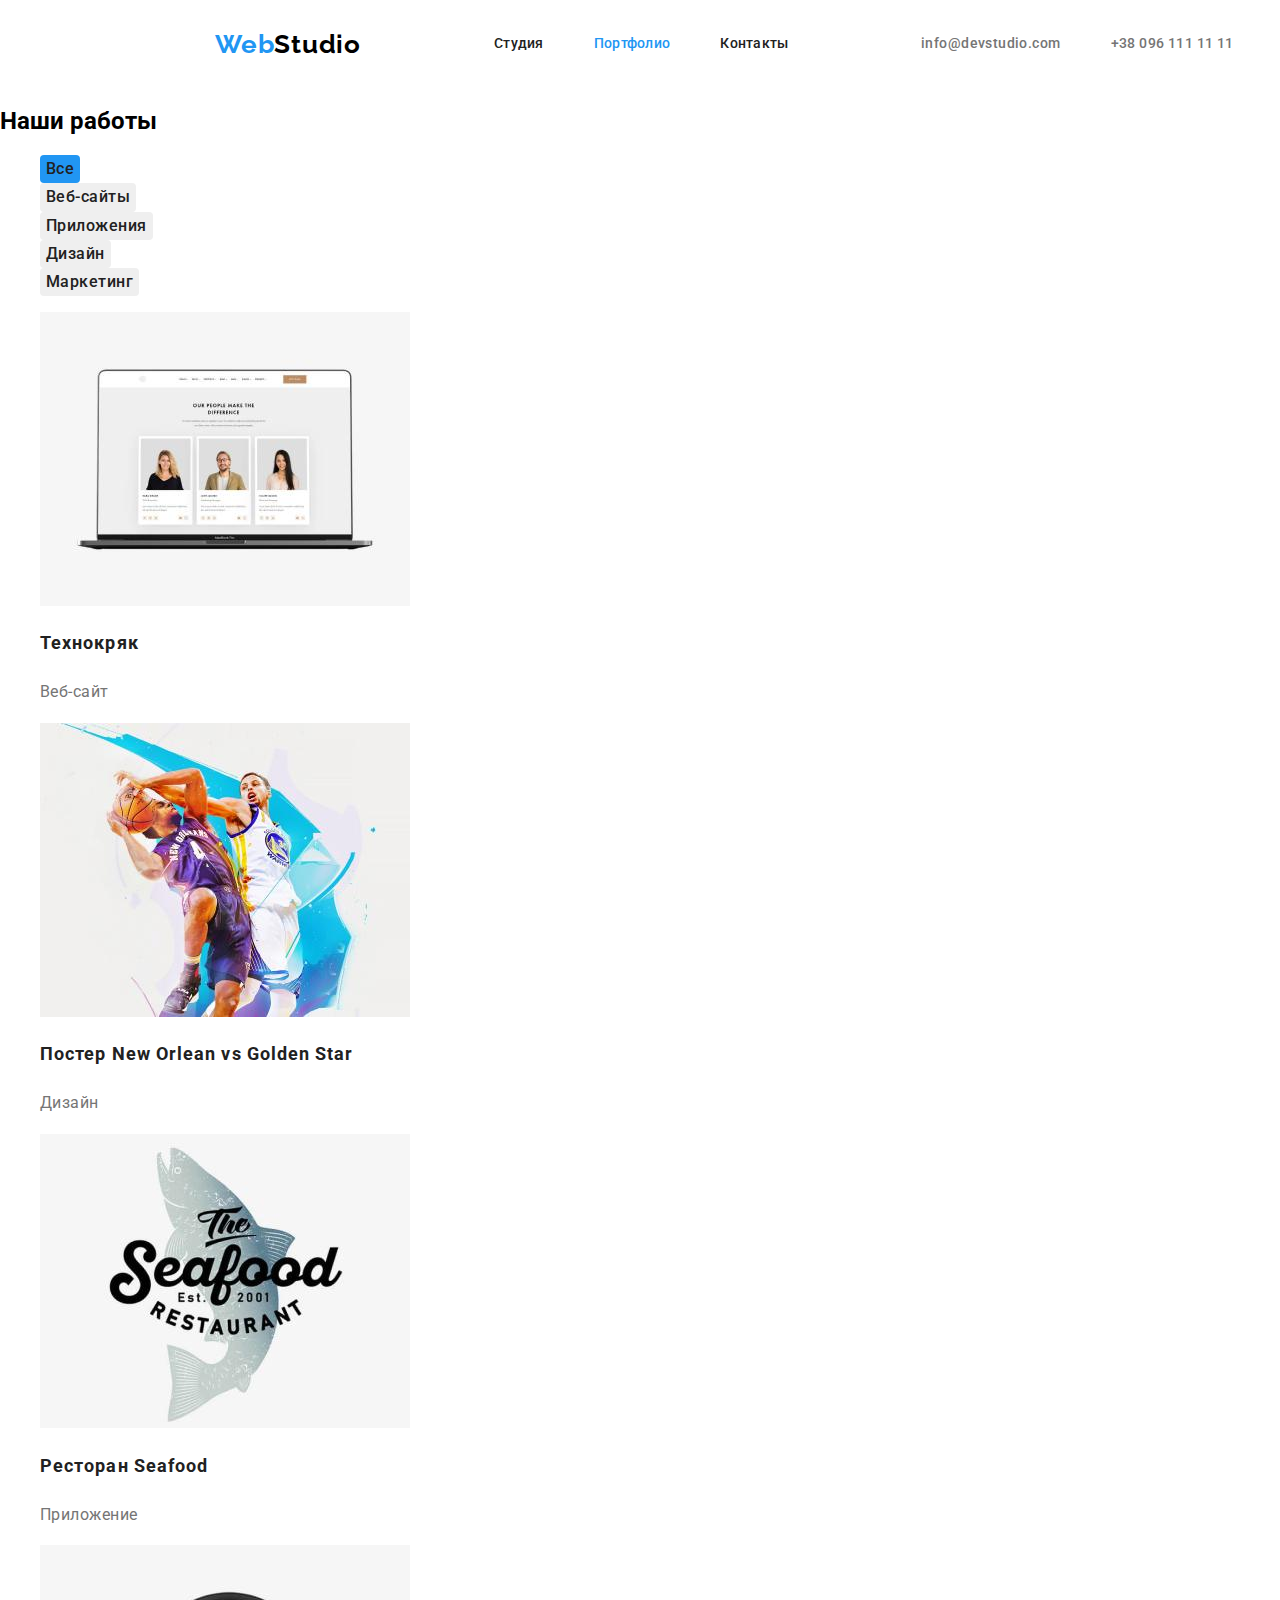
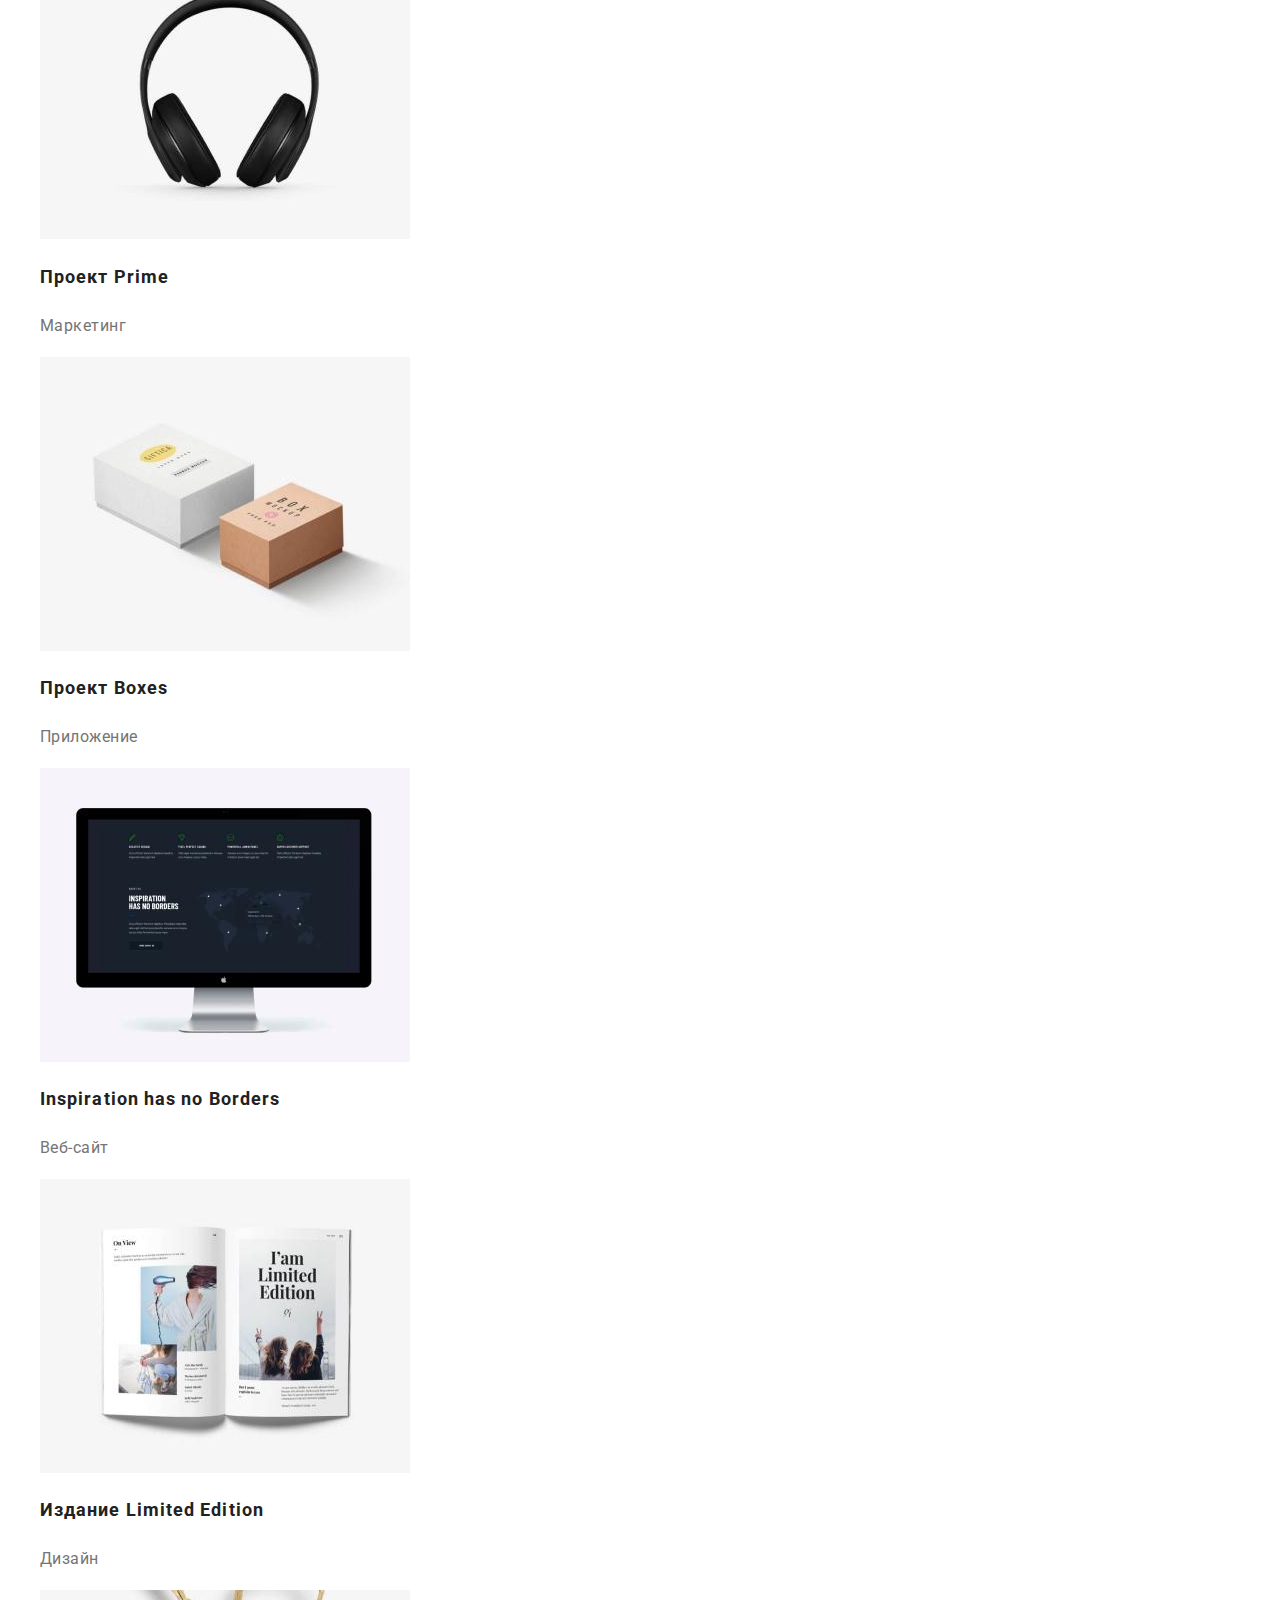
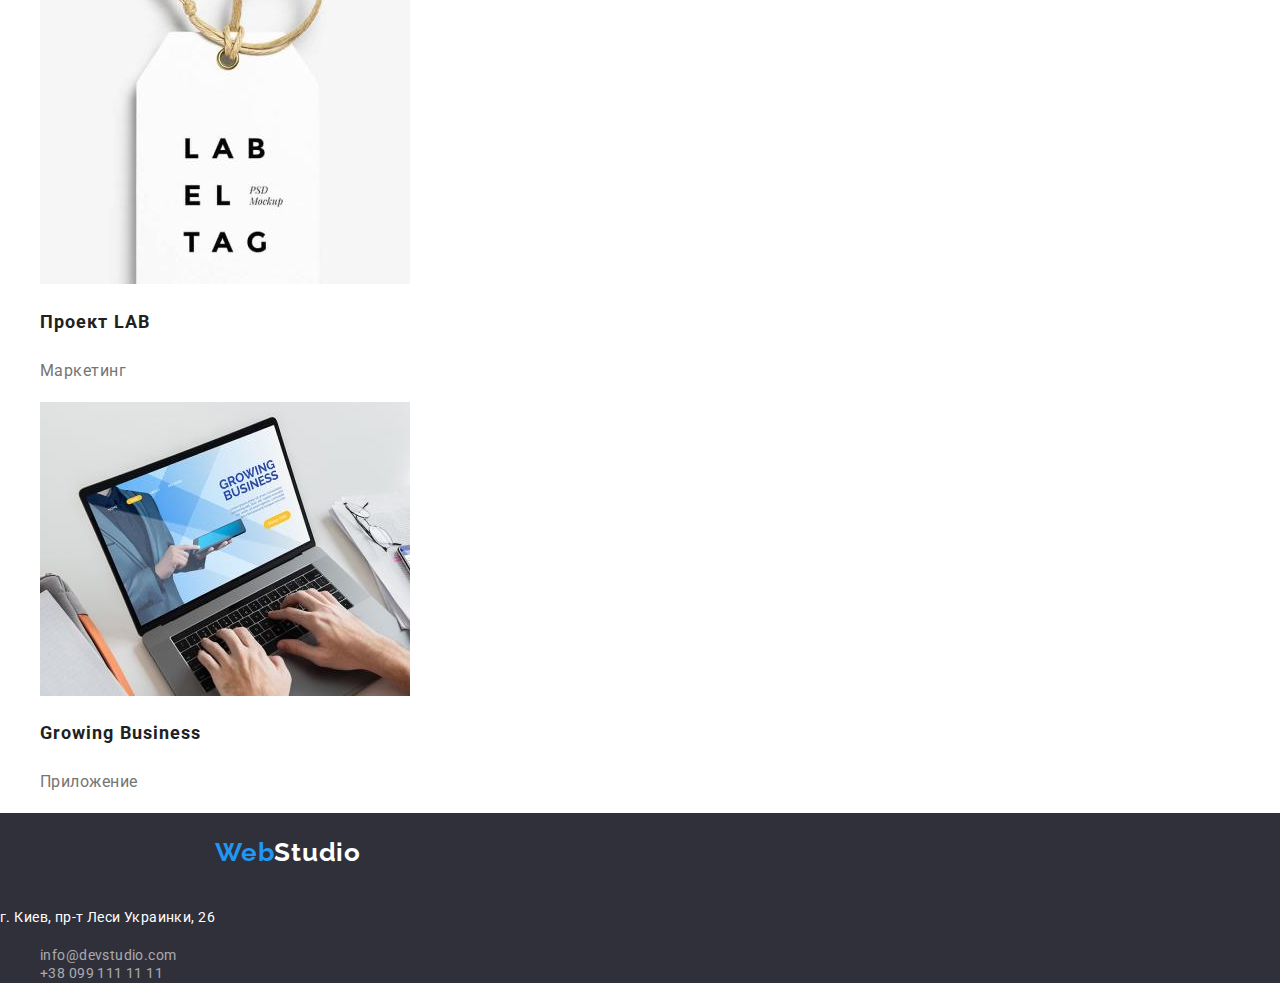
==== portfolio.html @ b17ca994 "Добавлена шапка сайта" ====
<!DOCTYPE html>
<html lang="ru">
  <head>
    <meta charset="UTF-8" />
    <meta http-equiv="X-UA-Compatible" content="IE=edge" />
    <meta name="viewport" content="width=device-width, initial-scale=1.0" />
    <link rel="preconnect" href="https://fonts.googleapis.com" />
    <link rel="preconnect" href="https://fonts.gstatic.com" crossorigin />
    <link
      href="https://fonts.googleapis.com/css2?family=Raleway:wght@400;500&family=Roboto:wght@400;500;700;900&display=swap"
      rel="stylesheet"
    />
    <link
      rel="stylesheet"
      href="https://cdnjs.cloudflare.com/ajax/libs/modern-normalize/1.0.0/modern-normalize.min.css"
    />
    <link rel="stylesheet" href="./css/styles.css" />
    <title>Portfolio</title>
  </head>

  <body>
    <!--Шапка сайта-->
    <header class="header">
      <nav class="container main-nav">
        <a class="logo" href="./index.html">
          Web<span class="logo_part2">Studio</span></a
        >
        <ul class="site-nav menu">
          <li class="item">
            <a class="navigation" href="./index.html">Студия</a>
          </li>
          <li class="item">
            <a class="navigation current" href="./portfolio.html">Портфолио</a>
          </li>
          <li class="item">
            <a class="navigation" href="#">Контакты</a>
          </li>
        </ul>
        <ul class="site-nav auth">
          <li class="item">
            <a class="adress" href="mailto:info@devstudio.com"
              >info@devstudio.com</a
            >
          </li>
          <li class="item">
            <a class="adress" href="tel:+380961111111">+38 096 111 11 11</a>
          </li>
        </ul>
      </nav>
    </header>

    <main>
      <!--Filter_panel-->
      <section>
        <h2>Наши работы</h2>
        <ul>
          <li>
            <button class="order2 active-button button" type="button">
              Все
            </button>
          </li>
          <li>
            <button class="order2 button" type="button">Веб-сайты</button>
          </li>
          <li>
            <button class="order2 button" type="button">Приложения</button>
          </li>
          <li><button class="order2 button" type="button">Дизайн</button></li>
          <li>
            <button class="order2 button" type="button">Маркетинг</button>
          </li>
        </ul>
      </section>

      <!--portfolio-->
      <section>
        <ul>
          <li>
            <img src="./images/prj1.jpg" alt="Технокряк" />
            <h2 class="project-title">Технокряк</h2>
            <p class="project-text">Веб-сайт</p>
          </li>
          <li>
            <img
              src="./images/prj2.jpg"
              width="370"
              alt="New Orlean vs Golden Star"
            />
            <h2 class="project-title">Постер New Orlean vs Golden Star</h2>
            <p class="project-text">Дизайн</p>
          </li>
          <li>
            <img src="./images/prj3.jpg" width="370" alt="Ресторан Seafood" />
            <h2 class="project-title">Ресторан Seafood</h2>
            <p class="project-text">Приложение</p>
          </li>
          <li>
            <img src="./images/prj4.jpg" width="370" alt="Проект Prime" />
            <h2 class="project-title">Проект Prime</h2>
            <p class="project-text">Маркетинг</p>
          </li>
          <li>
            <img src="./images/prj5.jpg" width="370" alt="Проект Boxes" />
            <h2 class="project-title">Проект Boxes</h2>
            <p class="project-text">Приложение</p>
          </li>
          <li>
            <img
              src="./images/prj6.jpg"
              width="370"
              alt="Inspiration has no Borders"
            />
            <h2 class="project-title">Inspiration has no Borders</h2>
            <p class="project-text">Веб-сайт</p>
          </li>
          <li>
            <img
              src="./images/prj7.jpg"
              width="370"
              alt="Издание Limited Edition"
            />
            <h2 class="project-title">Издание Limited Edition</h2>
            <p class="project-text">Дизайн</p>
          </li>
          <li>
            <img src="./images/prj8.jpg" width="370" alt="Проект LAB" />
            <h2 class="project-title">Проект LAB</h2>
            <p class="project-text">Маркетинг</p>
          </li>
          <li>
            <img src="./images/prj9.jpg" width="370" alt="Growing Business" />
            <h2 class="project-title">Growing Business</h2>
            <p class="project-text">Приложение</p>
          </li>
        </ul>
      </section>
    </main>
    <footer class="footer">
      <a class="logo" href="./index.html">
        Web<span class="logo_part2_1">Studio</span></a
      >
      <div>
        <p class="adress2">г. Киев, пр-т Леси Украинки, 26</p>
        <ul>
          <li>
            <a class="adress3" href="mailto:info@example.com"
              >info@devstudio.com</a
            >
          </li>
          <li>
            <a class="adress3" href="tel:+380991111111">+38 099 111 11 11</a>
          </li>
        </ul>
      </div>
    </footer>
  </body>
</html>
---- css/styles.css ----
:root {
  --fist-text-color: #2196f3;
  --second-text-color: #212121;
  --third-text-color: #ffffff;
  --general-text-color: #757575;
  --footer-nav-text-color: rgba(255, 255, 255, 0.6);
  --fifth-color: #000000;
  --first-background-color: #2f303a;
  --team-background-color: #f5f4fa;
}

body {
  font-family: 'Roboto', sans-serif;
  background-color: var(--third-text-color);
}
ul {
  list-style: none;
}
button {
  cursor: pointer;
  border: none;
  border-radius: 4px;
}
a {
  text-decoration: none;
}
link {
  text-decoration: none;
}
/*Шапка*/

.main-nav {
  display: flex;
  align-items: center;
}

/*logo*/

.logo {
  display: flex;

  padding-top: 24px;
  padding-bottom: 24px;
  margin-left: 215px;

  color: var(--fist-text-color);
  font-family: Raleway;
  font-weight: 700;
  font-size: 26px;
  line-height: 1.19;
  letter-spacing: 0.03em;
}

.logo_part2 {
  color: var(--fifth-color);
}
.logo_part2_1 {
  color: var(--third-text-color);
}

/*nav*/

.site-nav {
  display: flex;
  margin: auto;
}

.menu {
  margin-left: 93px;
}

/* .site-nav .item:not(:last-child) {
  margin-right: 50px;
} */

.site-nav .item + .item {
  margin-left: 50px;
}

.navigation {
  display: flex;
  padding-top: 32px;
  padding-bottom: 32px;

  color: var(--second-text-color);
  font-weight: 500;
  font-size: 14px;
  line-height: 1.14;
  letter-spacing: 0.02em;
}

.site-nav .current {
  color: var(--fist-text-color);
}

.navigation:hover,
.navigation:focus {
  color: var(--fist-text-color);
}

.adress {
  display: flex;
  padding-top: 32px;
  padding-bottom: 32px;

  color: var(--general-text-color);
  font-weight: 500;
  font-size: 14px;
  line-height: 1.71;
  letter-spacing: 0.03em;
}
.adress:hover,
.adress:focus {
  color: var(--fist-text-color);
}

/*hero*/

.hero {
  background-color: var(--first-background-color);
}

/*banner*/
h1 {
  text-transform: uppercase;
}
.banner {
  color: var(--third-text-color);
  font-weight: 900;
  font-size: 44px;
  line-height: 1.36;
  letter-spacing: 0.06em;
}

.order {
  background-color: var(--fist-text-color);
  color: var(--third-text-color);
  font-weight: 400;
  font-size: 16px;
  line-height: 1.8;
  letter-spacing: 0.06em;
}

.button {
  font-family: inherit;
}

/*section1*/

.skills {
  text-transform: uppercase;

  color: var(--second-text-color);
  font-weight: 700;
  font-size: 14px;
  line-height: 1.14;
  letter-spacing: 0.03em;
}
.skills-info {
  color: var(--general-text-color);

  font-weight: 400;
  font-size: 14px;
  line-height: 1.71;
  letter-spacing: 0.03em;
}

/*section_work*/

.type-h2 {
  color: var(--second-text-color);

  font-weight: bold;
  font-size: 36px;
  line-height: 1.17;
  letter-spacing: 0.03em;
}

/*section_team*/

.team {
  background-color: var(--team-background-color);
}

.team-memb-name {
  color: var(--second-text-color);

  font-weight: 500;
  font-size: 16px;
  line-height: 1.19;
  letter-spacing: 0.03em;
}
.team-position {
  color: var(--general-text-color);

  font-weight: 400;
  font-size: 16px;
  line-height: 1.19;
  letter-spacing: 0.03em;
}

/*footer*/

.footer {
  background-color: var(--first-background-color);
}

/* portfolio */
.active-button {
  background-color: var(--fist-text-color);
  color: var(--third-text-color);
  font-weight: 500;
  font-size: 16px;
  line-height: 1.63;
  letter-spacing: 0.03em;
}

.order2 {
  color: var(--second-text-color);
  font-weight: 500;
  font-size: 16px;
  line-height: 1.63;
  letter-spacing: 0.03em;
}

.order2:hover {
  color: var(--third-text-color);
  background-color: var(--fist-text-color);
}

.project-title {
  color: var(--second-text-color);
  font-weight: 700;
  font-size: 18px;
  line-height: 2;
  letter-spacing: 0.06em;
}

.project-text {
  color: var(--general-text-color);
  font-weight: 400;
  font-size: 16px;
  line-height: 1.87;
  letter-spacing: 0.03em;
}

.adress2 {
  color: var(--third-text-color);

  font-weight: 400;
  font-size: 14px;
  line-height: 1.71;
  letter-spacing: 0.03em;
}
.adress3 {
  color: var(--footer-nav-text-color);

  font-weight: 400;
  font-size: 14px;
  line-height: 1.71px;
  letter-spacing: 0.03em;
}
.adress3:hover,
.adress3:focus {
  color: var(--fist-text-color);
}
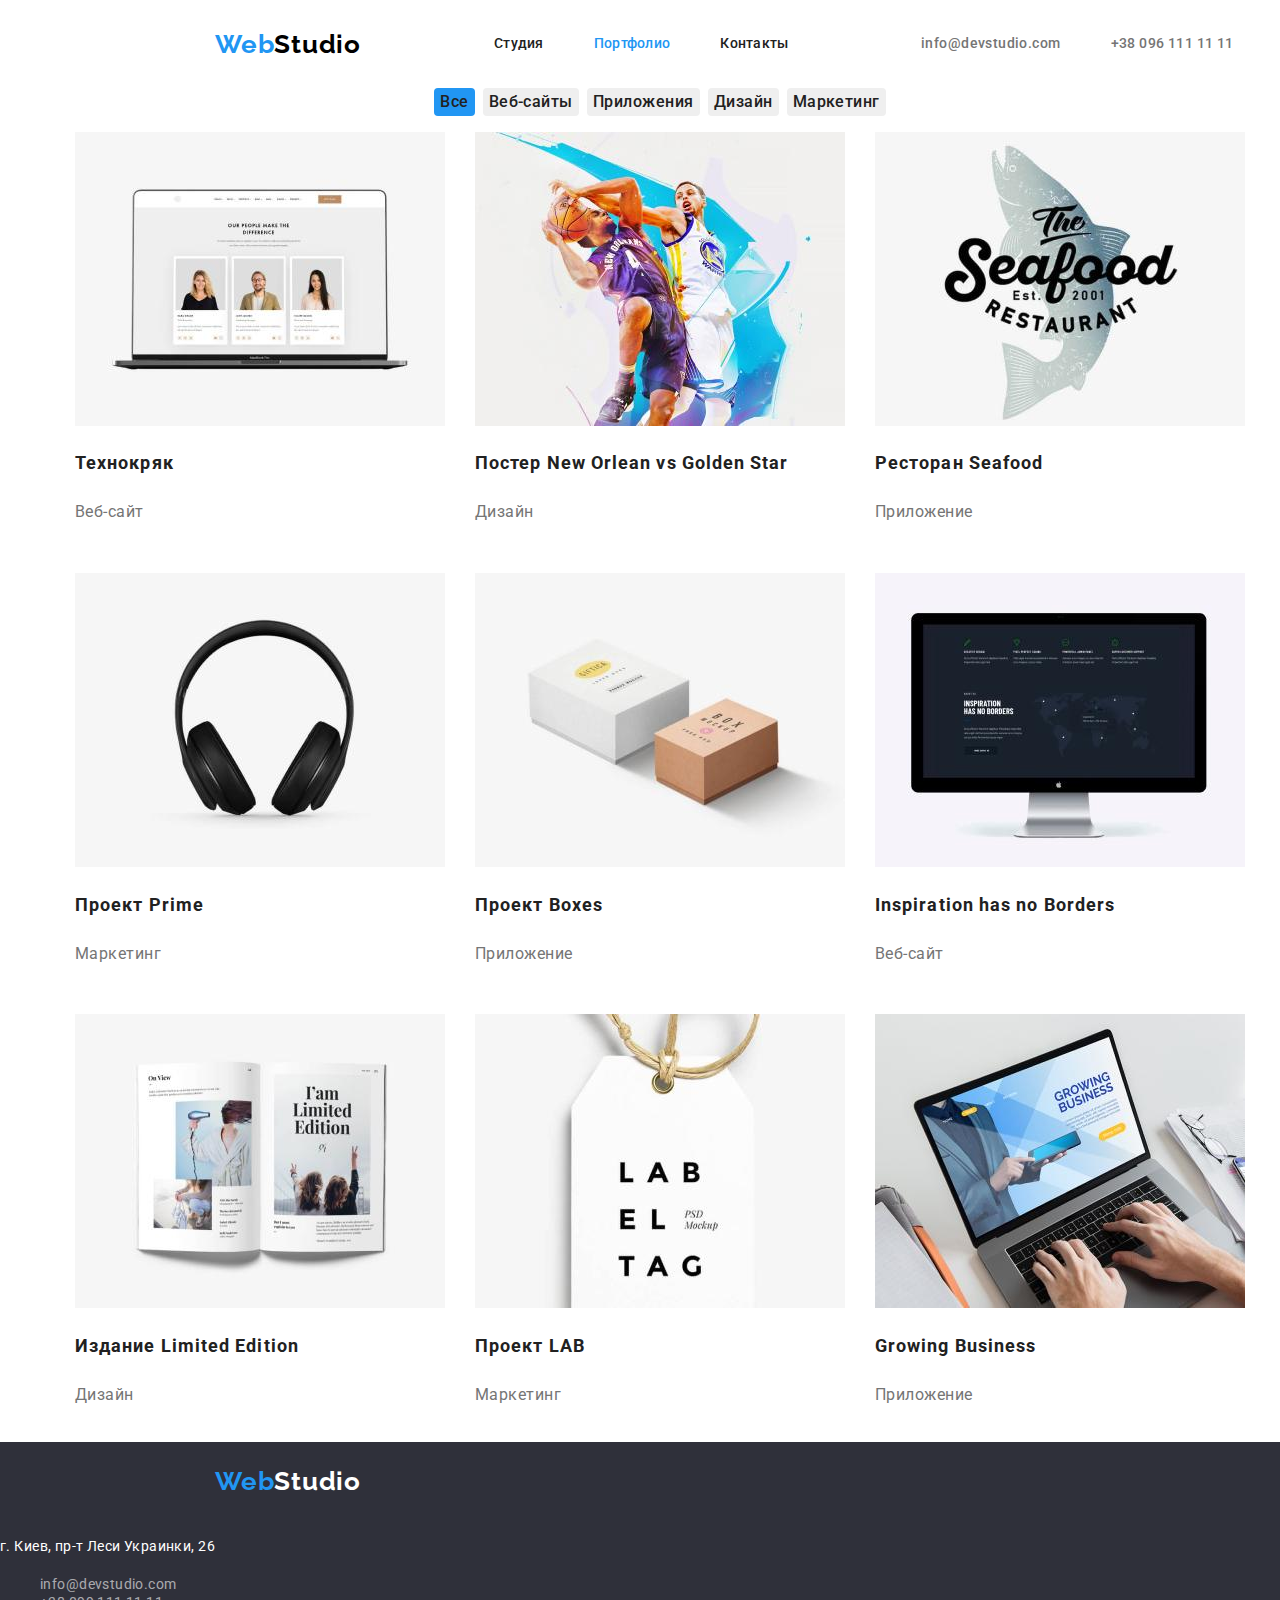
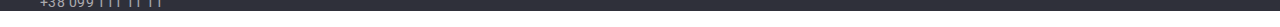
==== commit d7508683: "оновлено" ====
--- a/portfolio.html
+++ b/portfolio.html
@@ -52,87 +52,98 @@
     <main>
       <!--Filter_panel-->
       <section>
-        <h2>Наши работы</h2>
-        <ul>
-          <li>
+        <ul class="filter">
+          <li class="item">
             <button class="order2 active-button button" type="button">
               Все
             </button>
           </li>
-          <li>
+          <li class="item">
             <button class="order2 button" type="button">Веб-сайты</button>
           </li>
-          <li>
+          <li class="item">
             <button class="order2 button" type="button">Приложения</button>
           </li>
-          <li><button class="order2 button" type="button">Дизайн</button></li>
-          <li>
+          <li class="item">
+            <button class="order2 button" type="button">Дизайн</button>
+          </li>
+          <li class="item">
             <button class="order2 button" type="button">Маркетинг</button>
           </li>
         </ul>
       </section>
 
       <!--portfolio-->
-      <section>
-        <ul>
-          <li>
-            <img src="./images/prj1.jpg" alt="Технокряк" />
-            <h2 class="project-title">Технокряк</h2>
-            <p class="project-text">Веб-сайт</p>
-          </li>
-          <li>
-            <img
-              src="./images/prj2.jpg"
-              width="370"
-              alt="New Orlean vs Golden Star"
-            />
-            <h2 class="project-title">Постер New Orlean vs Golden Star</h2>
-            <p class="project-text">Дизайн</p>
-          </li>
-          <li>
-            <img src="./images/prj3.jpg" width="370" alt="Ресторан Seafood" />
-            <h2 class="project-title">Ресторан Seafood</h2>
-            <p class="project-text">Приложение</p>
-          </li>
-          <li>
-            <img src="./images/prj4.jpg" width="370" alt="Проект Prime" />
-            <h2 class="project-title">Проект Prime</h2>
-            <p class="project-text">Маркетинг</p>
-          </li>
-          <li>
-            <img src="./images/prj5.jpg" width="370" alt="Проект Boxes" />
-            <h2 class="project-title">Проект Boxes</h2>
-            <p class="project-text">Приложение</p>
-          </li>
-          <li>
-            <img
-              src="./images/prj6.jpg"
-              width="370"
-              alt="Inspiration has no Borders"
-            />
-            <h2 class="project-title">Inspiration has no Borders</h2>
-            <p class="project-text">Веб-сайт</p>
-          </li>
-          <li>
-            <img
-              src="./images/prj7.jpg"
-              width="370"
-              alt="Издание Limited Edition"
-            />
-            <h2 class="project-title">Издание Limited Edition</h2>
-            <p class="project-text">Дизайн</p>
-          </li>
-          <li>
-            <img src="./images/prj8.jpg" width="370" alt="Проект LAB" />
-            <h2 class="project-title">Проект LAB</h2>
-            <p class="project-text">Маркетинг</p>
-          </li>
-          <li>
-            <img src="./images/prj9.jpg" width="370" alt="Growing Business" />
-            <h2 class="project-title">Growing Business</h2>
-            <p class="project-text">Приложение</p>
-          </li>
-        </ul>
+      <section class="test-container">
+        <div>
+          <ul class="flex-container">
+            <li class="flex-element">
+              <img src="./images/prj1.jpg" alt="Технокряк" />
+              <h2 class="project-title">Технокряк</h2>
+              <p class="project-text">Веб-сайт</p>
+            </li>
+
+            <li class="flex-element">
+              <img
+                src="./images/prj2.jpg"
+                width="370"
+                alt="New Orlean vs Golden Star"
+              />
+              <h2 class="project-title">Постер New Orlean vs Golden Star</h2>
+              <p class="project-text">Дизайн</p>
+            </li>
+
+            <li class="flex-element">
+              <img src="./images/prj3.jpg" width="370" alt="Ресторан Seafood" />
+              <h2 class="project-title">Ресторан Seafood</h2>
+              <p class="project-text">Приложение</p>
+            </li>
+
+            <li class="flex-element">
+              <img src="./images/prj4.jpg" width="370" alt="Проект Prime" />
+              <h2 class="project-title">Проект Prime</h2>
+              <p class="project-text">Маркетинг</p>
+            </li>
+
+            <li class="flex-element">
+              <img src="./images/prj5.jpg" width="370" alt="Проект Boxes" />
+              <h2 class="project-title">Проект Boxes</h2>
+              <p class="project-text">Приложение</p>
+            </li>
+
+            <li class="flex-element">
+              <img
+                src="./images/prj6.jpg"
+                width="370"
+                alt="Inspiration has no Borders"
+              />
+              <h2 class="project-title">Inspiration has no Borders</h2>
+              <p class="project-text">Веб-сайт</p>
+            </li>
+
+            <li class="flex-element">
+              <img
+                src="./images/prj7.jpg"
+                width="370"
+                alt="Издание Limited Edition"
+              />
+              <h2 class="project-title">Издание Limited Edition</h2>
+              <p class="project-text">Дизайн</p>
+            </li>
+
+            <li class="flex-element">
+              <img src="./images/prj8.jpg" width="370" alt="Проект LAB" />
+              <h2 class="project-title">Проект LAB</h2>
+              <p class="project-text">Маркетинг</p>
+            </li>
+
+            <li class="flex-element">
+              <img src="./images/prj9.jpg" width="370" alt="Growing Business" />
+              <h2 class="project-title">Growing Business</h2>
+              <p class="project-text">Приложение</p>
+            </li>
+          </ul>
+        </div>
       </section>
     </main>
     <footer class="footer">
--- a/css/styles.css
+++ b/css/styles.css
@@ -13,9 +13,7 @@
   font-family: 'Roboto', sans-serif;
   background-color: var(--third-text-color);
 }
-ul {
-  list-style: none;
-}
+
 button {
   cursor: pointer;
   border: none;
@@ -27,6 +25,10 @@
 link {
   text-decoration: none;
 }
+li {
+  list-style-type: none;
+}
+
 /*Шапка*/
 
 .main-nav {
@@ -68,11 +70,6 @@
 .menu {
   margin-left: 93px;
 }
-
-/* .site-nav .item:not(:last-child) {
-  margin-right: 50px;
-} */
-
 .site-nav .item + .item {
   margin-left: 50px;
 }
@@ -117,14 +114,18 @@
 /*hero*/
 
 .hero {
+  padding: 200px 0;
+  text-align: center;
   background-color: var(--first-background-color);
 }
 
-/*banner*/
-h1 {
+.banner {
+  width: 696px;
+  margin: 0 auto;
+  margin-bottom: 30px;
+
+  text-align: center;
   text-transform: uppercase;
-}
-.banner {
   color: var(--third-text-color);
   font-weight: 900;
   font-size: 44px;
@@ -133,19 +134,29 @@
 }
 
 .order {
+  padding-top: 10px;
+  padding-right: 32px;
+  padding-bottom: 10px;
+  padding-left: 32px;
   background-color: var(--fist-text-color);
   color: var(--third-text-color);
   font-weight: 400;
   font-size: 16px;
   line-height: 1.8;
   letter-spacing: 0.06em;
-}
-
-.button {
   font-family: inherit;
 }
 
 /*section1*/
+
+.feature {
+  display: flex;
+  flex-wrap: wrap;
+  justify-content: center;
+}
+.feature-item {
+  width: 270px;
+}
 
 .skills {
   text-transform: uppercase;
@@ -158,33 +169,78 @@
 }
 .skills-info {
   color: var(--general-text-color);
-
   font-weight: 400;
   font-size: 14px;
   line-height: 1.71;
   letter-spacing: 0.03em;
 }
 
-/*section_work*/
-
-.type-h2 {
-  color: var(--second-text-color);
-
+/*Наша работа*/
+
+.work-header {
+  color: var(--second-text-color);
   font-weight: bold;
   font-size: 36px;
   line-height: 1.17;
   letter-spacing: 0.03em;
-}
-
-/*section_team*/
+  text-align: center;
+}
+
+.work-container {
+  display: flex;
+  flex-wrap: wrap;
+  justify-content: center;
+}
+
+.work-item {
+  margin-right: 30px;
+  width: 370px;
+}
+
+.work-item:nth-child(3n) {
+  margin-right: 0;
+}
+
+/*Наша команда*/
+
+.team-container {
+  width: 1600px;
+  height: 648px;
+  padding-left: 15px;
+  padding-right: 15px;
+  margin-left: auto;
+  margin-right: auto;
+}
+
+.team-list {
+  display: flex;
+  width: 1170px;
+  padding-left: 215px;
+}
+
+.team-item {
+  width: 270px;
+  height: 368px;
+  margin-right: 30px;
+  justify-content: center;
+}
+
+.type-h2 {
+  padding-top: 94px;
+  color: var(--second-text-color);
+  font-weight: bold;
+  font-size: 36px;
+  line-height: 1.17;
+  letter-spacing: 0.03em;
+}
 
 .team {
+  text-align: center;
   background-color: var(--team-background-color);
 }
 
 .team-memb-name {
   color: var(--second-text-color);
-
   font-weight: 500;
   font-size: 16px;
   line-height: 1.19;
@@ -192,20 +248,23 @@
 }
 .team-position {
   color: var(--general-text-color);
-
   font-weight: 400;
   font-size: 16px;
   line-height: 1.19;
   letter-spacing: 0.03em;
 }
 
-/*footer*/
-
-.footer {
-  background-color: var(--first-background-color);
-}
-
-/* portfolio */
+/* portfolio portfolio portfolio portfolio portfolio portfolio portfolio portfolio*/
+
+.filter {
+  display: flex;
+  margin: auto;
+  justify-content: center;
+}
+.filter .item + .item {
+  margin-left: 8px;
+}
+
 .active-button {
   background-color: var(--fist-text-color);
   color: var(--third-text-color);
@@ -227,6 +286,34 @@
   color: var(--third-text-color);
   background-color: var(--fist-text-color);
 }
+
+/*Список - портфолио*/
+
+.test-container {
+  width: 1240px;
+  padding-left: 15px;
+  padding-right: 15px;
+  margin-left: auto;
+  margin-right: auto;
+}
+
+.flex-container {
+  display: flex;
+  flex-wrap: wrap;
+}
+.flex-element {
+  width: 370px;
+  margin-right: 30px;
+  margin-bottom: 30px;
+}
+.flex-element:nth-child(3n) {
+  margin-right: 0;
+}
+.flex-element:nth-last-child(-n + 3) {
+  margin-bottom: 0;
+}
+
+/*елементи списка портфолио*/
 
 .project-title {
   color: var(--second-text-color);
@@ -244,6 +331,12 @@
   letter-spacing: 0.03em;
 }
 
+/*футер*/
+
+.footer {
+  background-color: var(--first-background-color);
+}
+
 .adress2 {
   color: var(--third-text-color);
 
@@ -254,7 +347,7 @@
 }
 .adress3 {
   color: var(--footer-nav-text-color);
-
+  display: inline-block;
   font-weight: 400;
   font-size: 14px;
   line-height: 1.71px;
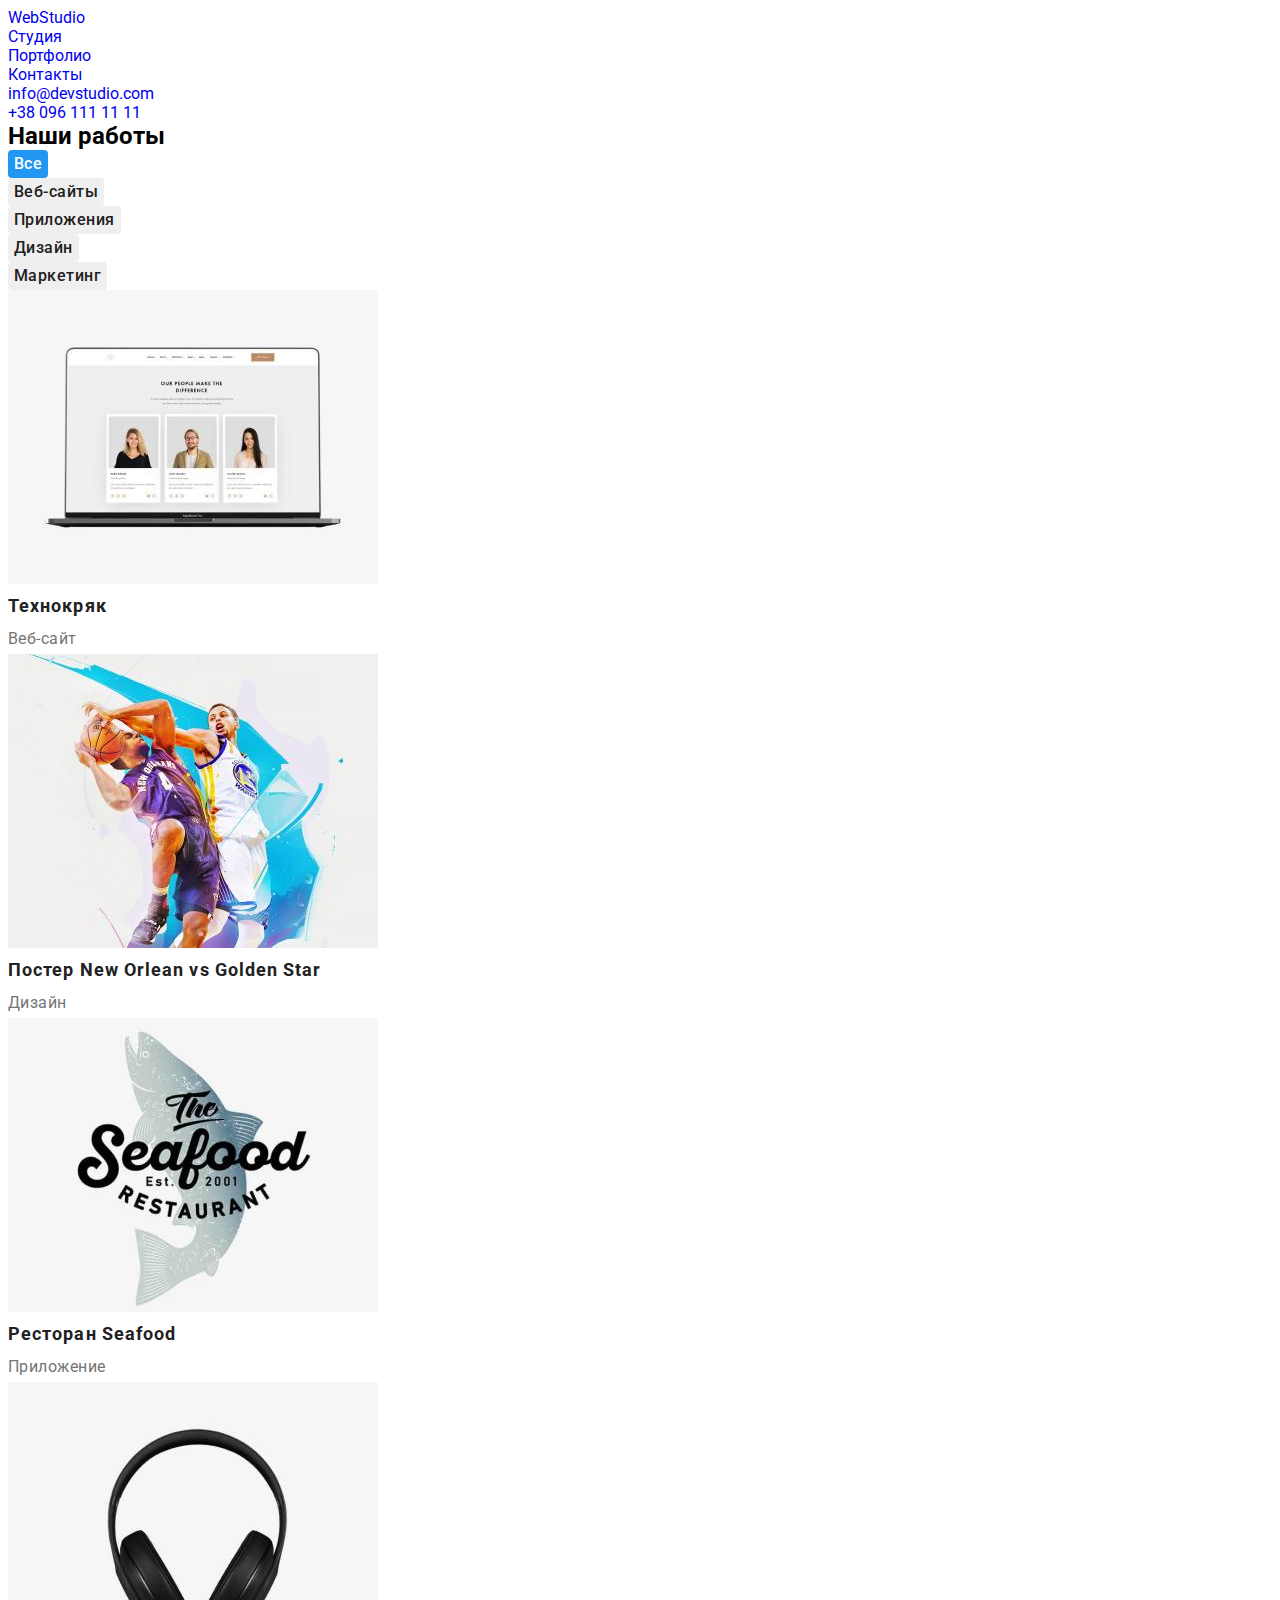
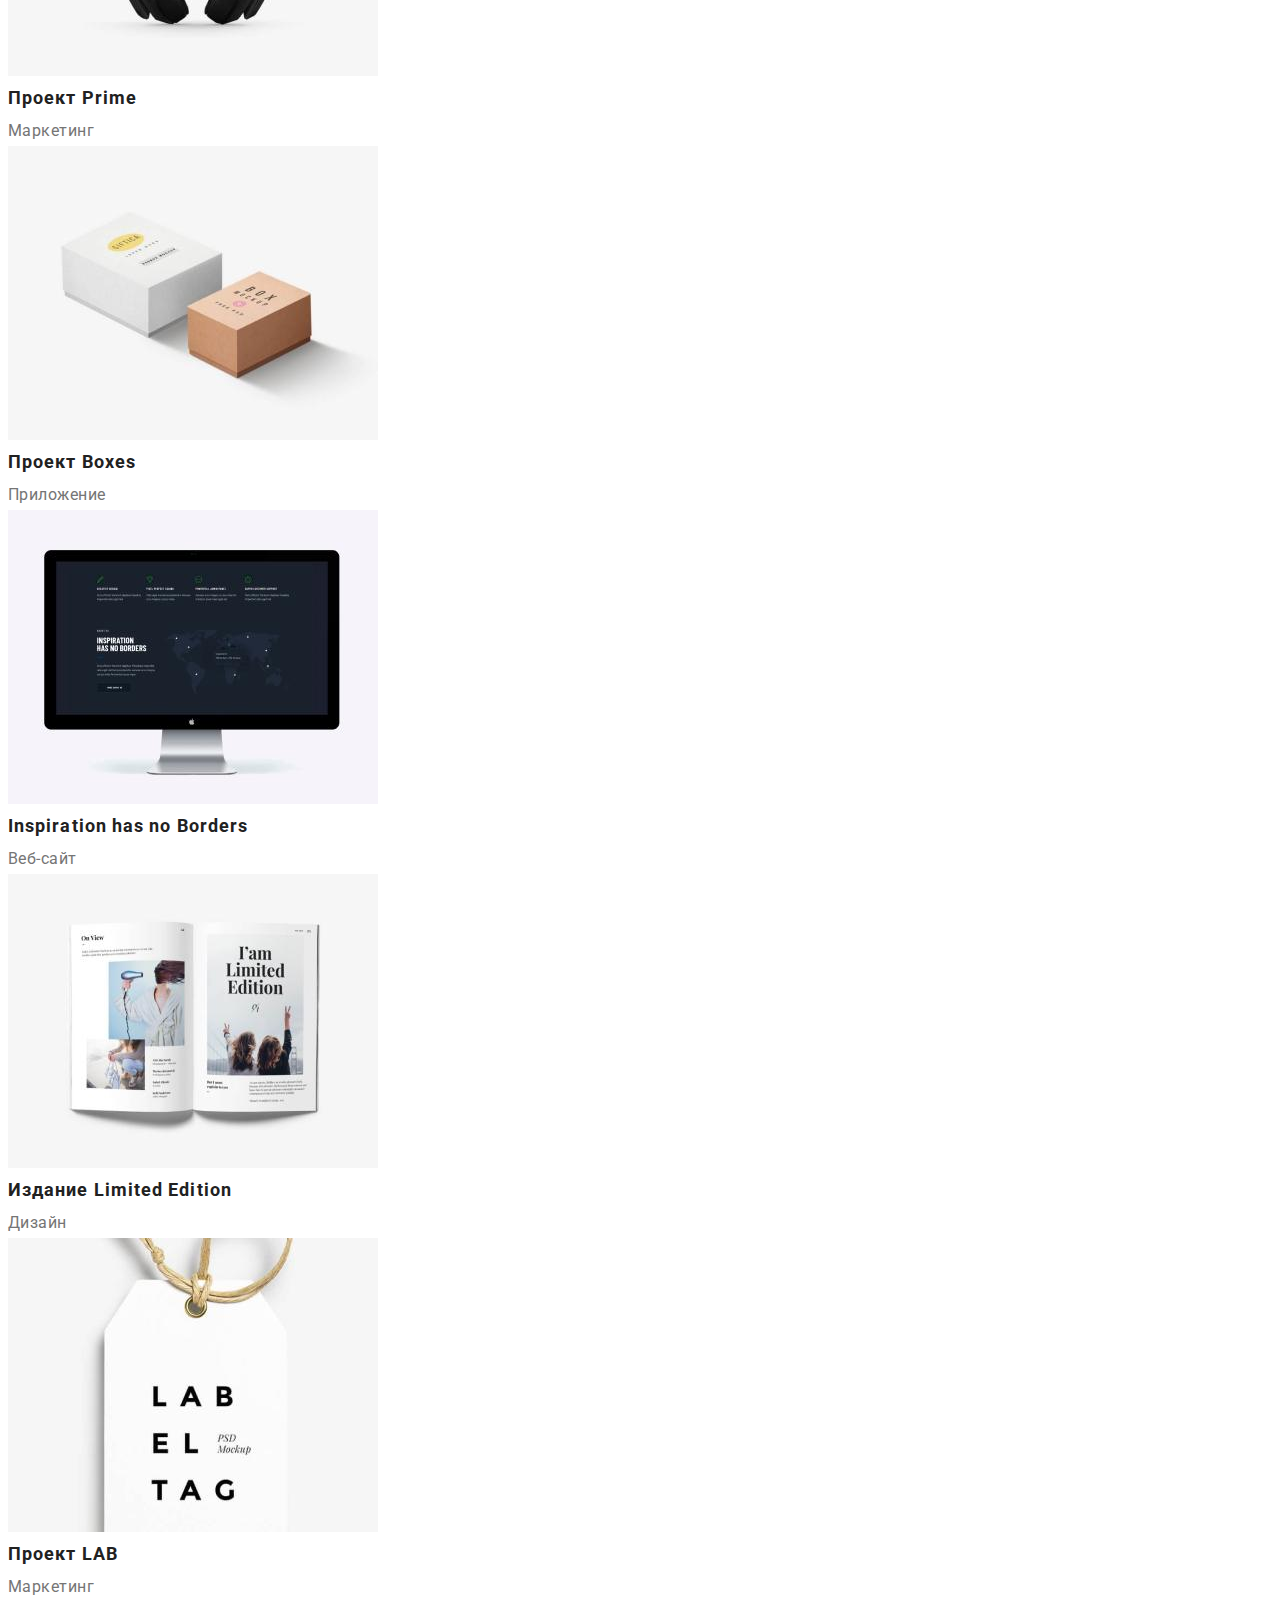
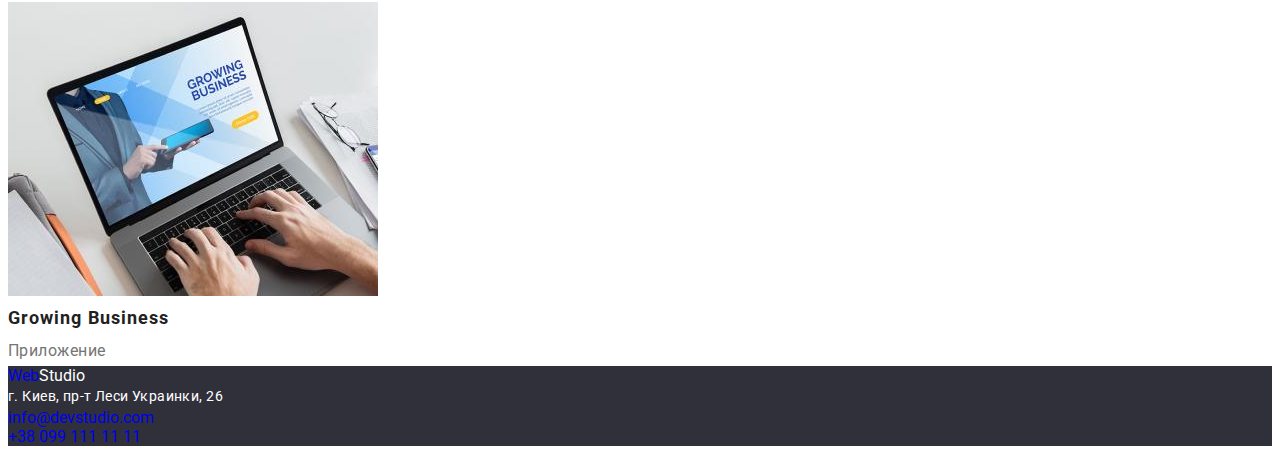
==== commit 7408f095: "up" ====
--- a/portfolio.html
+++ b/portfolio.html
@@ -10,140 +10,114 @@
       href="https://fonts.googleapis.com/css2?family=Raleway:wght@400;500&family=Roboto:wght@400;500;700;900&display=swap"
       rel="stylesheet"
     />
-    <link
-      rel="stylesheet"
-      href="https://cdnjs.cloudflare.com/ajax/libs/modern-normalize/1.0.0/modern-normalize.min.css"
-    />
     <link rel="stylesheet" href="./css/styles.css" />
     <title>Portfolio</title>
   </head>
 
   <body>
-    <!--Шапка сайта-->
-    <header class="header">
-      <nav class="container main-nav">
+    <header>
+      <nav>
         <a class="logo" href="./index.html">
           Web<span class="logo_part2">Studio</span></a
         >
-        <ul class="site-nav menu">
-          <li class="item">
+        <ul>
+          <li>
             <a class="navigation" href="./index.html">Студия</a>
           </li>
-          <li class="item">
-            <a class="navigation current" href="./portfolio.html">Портфолио</a>
+          <li>
+            <a class="navigation-current" href="./portfolio.html">Портфолио</a>
           </li>
-          <li class="item">
+          <li>
             <a class="navigation" href="#">Контакты</a>
           </li>
         </ul>
-        <ul class="site-nav auth">
-          <li class="item">
-            <a class="adress" href="mailto:info@devstudio.com"
-              >info@devstudio.com</a
-            >
-          </li>
-          <li class="item">
-            <a class="adress" href="tel:+380961111111">+38 096 111 11 11</a>
-          </li>
-        </ul>
       </nav>
+      <ul>
+        <li>
+          <a class="adress2" href="mailto:info@devstudio.com"
+            >info@devstudio.com</a
+          >
+        </li>
+        <li>
+          <a class="adress2" href="tel:+380961111111">+38 096 111 11 11</a>
+        </li>
+      </ul>
     </header>
 
     <main>
       <!--Filter_panel-->
       <section>
-        <ul class="filter">
-          <li class="item">
-            <button class="order2 active-button button" type="button">
-              Все
-            </button>
-          </li>
-          <li class="item">
-            <button class="order2 button" type="button">Веб-сайты</button>
-          </li>
-          <li class="item">
-            <button class="order2 button" type="button">Приложения</button>
-          </li>
-          <li class="item">
-            <button class="order2 button" type="button">Дизайн</button>
-          </li>
-          <li class="item">
-            <button class="order2 button" type="button">Маркетинг</button>
-          </li>
+        <h2>Наши работы</h2>
+        <ul>
+          <li><button class="active-button" type="button">Все</button></li>
+          <li><button class="order2" type="button">Веб-сайты</button></li>
+          <li><button class="order2" type="button">Приложения</button></li>
+          <li><button class="order2" type="button">Дизайн</button></li>
+          <li><button class="order2" type="button">Маркетинг</button></li>
         </ul>
       </section>
 
       <!--portfolio-->
-      <section class="test-container">
-        <div>
-          <ul class="flex-container">
-            <li class="flex-element">
-              <img src="./images/prj1.jpg" alt="Технокряк" />
-              <h2 class="project-title">Технокряк</h2>
-              <p class="project-text">Веб-сайт</p>
-            </li>
-
-            <li class="flex-element">
-              <img
-                src="./images/prj2.jpg"
-                width="370"
-                alt="New Orlean vs Golden Star"
-              />
-              <h2 class="project-title">Постер New Orlean vs Golden Star</h2>
-              <p class="project-text">Дизайн</p>
-            </li>
-
-            <li class="flex-element">
-              <img src="./images/prj3.jpg" width="370" alt="Ресторан Seafood" />
-              <h2 class="project-title">Ресторан Seafood</h2>
-              <p class="project-text">Приложение</p>
-            </li>
-
-            <li class="flex-element">
-              <img src="./images/prj4.jpg" width="370" alt="Проект Prime" />
-              <h2 class="project-title">Проект Prime</h2>
-              <p class="project-text">Маркетинг</p>
-            </li>
-
-            <li class="flex-element">
-              <img src="./images/prj5.jpg" width="370" alt="Проект Boxes" />
-              <h2 class="project-title">Проект Boxes</h2>
-              <p class="project-text">Приложение</p>
-            </li>
-
-            <li class="flex-element">
-              <img
-                src="./images/prj6.jpg"
-                width="370"
-                alt="Inspiration has no Borders"
-              />
-              <h2 class="project-title">Inspiration has no Borders</h2>
-              <p class="project-text">Веб-сайт</p>
-            </li>
-
-            <li class="flex-element">
-              <img
-                src="./images/prj7.jpg"
-                width="370"
-                alt="Издание Limited Edition"
-              />
-              <h2 class="project-title">Издание Limited Edition</h2>
-              <p class="project-text">Дизайн</p>
-            </li>
-
-            <li class="flex-element">
-              <img src="./images/prj8.jpg" width="370" alt="Проект LAB" />
-              <h2 class="project-title">Проект LAB</h2>
-              <p class="project-text">Маркетинг</p>
-            </li>
-
-            <li class="flex-element">
-              <img src="./images/prj9.jpg" width="370" alt="Growing Business" />
-              <h2 class="project-title">Growing Business</h2>
-              <p class="project-text">Приложение</p>
-            </li>
-          </ul>
-        </div>
+      <section>
+        <ul>
+          <li>
+            <img src="./images/prj1.jpg" alt="Технокряк" />
+            <h2 class="project-title">Технокряк</h2>
+            <p class="project-text">Веб-сайт</p>
+          </li>
+          <li>
+            <img
+              src="./images/prj2.jpg"
+              width="370"
+              alt="New Orlean vs Golden Star"
+            />
+            <h2 class="project-title">Постер New Orlean vs Golden Star</h2>
+            <p class="project-text">Дизайн</p>
+          </li>
+          <li>
+            <img src="./images/prj3.jpg" width="370" alt="Ресторан Seafood" />
+            <h2 class="project-title">Ресторан Seafood</h2>
+            <p class="project-text">Приложение</p>
+          </li>
+          <li>
+            <img src="./images/prj4.jpg" width="370" alt="Проект Prime" />
+            <h2 class="project-title">Проект Prime</h2>
+            <p class="project-text">Маркетинг</p>
+          </li>
+          <li>
+            <img src="./images/prj5.jpg" width="370" alt="Проект Boxes" />
+            <h2 class="project-title">Проект Boxes</h2>
+            <p class="project-text">Приложение</p>
+          </li>
+          <li>
+            <img
+              src="./images/prj6.jpg"
+              width="370"
+              alt="Inspiration has no Borders"
+            />
+            <h2 class="project-title">Inspiration has no Borders</h2>
+            <p class="project-text">Веб-сайт</p>
+          </li>
+          <li>
+            <img
+              src="./images/prj7.jpg"
+              width="370"
+              alt="Издание Limited Edition"
+            />
+            <h2 class="project-title">Издание Limited Edition</h2>
+            <p class="project-text">Дизайн</p>
+          </li>
+          <li>
+            <img src="./images/prj8.jpg" width="370" alt="Проект LAB" />
+            <h2 class="project-title">Проект LAB</h2>
+            <p class="project-text">Маркетинг</p>
+          </li>
+          <li>
+            <img src="./images/prj9.jpg" width="370" alt="Growing Business" />
+            <h2 class="project-title">Growing Business</h2>
+            <p class="project-text">Приложение</p>
+          </li>
+        </ul>
       </section>
     </main>
     <footer class="footer">
@@ -151,15 +125,15 @@
         Web<span class="logo_part2_1">Studio</span></a
       >
       <div>
-        <p class="adress2">г. Киев, пр-т Леси Украинки, 26</p>
+        <p class="adress1">г. Киев, пр-т Леси Украинки, 26</p>
         <ul>
           <li>
-            <a class="adress3" href="mailto:info@example.com"
+            <a class="adress2" href="mailto:info@example.com"
               >info@devstudio.com</a
             >
           </li>
           <li>
-            <a class="adress3" href="tel:+380991111111">+38 099 111 11 11</a>
+            <a class="adress2" href="tel:+380991111111">+38 099 111 11 11</a>
           </li>
         </ul>
       </div>
--- a/css/styles.css
+++ b/css/styles.css
@@ -9,262 +9,211 @@
   --team-background-color: #f5f4fa;
 }
 
+p,
+h1,
+h2,
+h3,
+h4,
+h5,
+h6 {
+  margin: 0;
+}
+
+ul {
+  margin: 0;
+  padding: 0;
+}
+
+button {
+  font-family: 'Roboto', sans-serif;
+  cursor: pointer;
+  border: none;
+  border-radius: 4px;
+}
+
 body {
   font-family: 'Roboto', sans-serif;
   background-color: var(--third-text-color);
 }
-
-button {
-  cursor: pointer;
-  border: none;
-  border-radius: 4px;
-}
+.conteiner {
+  width: 1200px;
+  padding-left: 15px;
+  padding-right: 15px;
+}
+
 a {
   text-decoration: none;
 }
+
 link {
   text-decoration: none;
 }
-li {
-  list-style-type: none;
+
+.visually-hidden {
+  position: absolute;
+  white-space: nowrap;
+  width: 1px;
+  height: 1px;
+  overflow: hidden;
+  border: 0;
+  padding: 0;
+  clip: rect(0 0 0 0);
+  margin: -1px;
+}
+.list {
+  list-style: none;
 }
 
 /*Шапка*/
 
-.main-nav {
-  display: flex;
-  align-items: center;
-}
-
-/*logo*/
-
-.logo {
-  display: flex;
-
-  padding-top: 24px;
-  padding-bottom: 24px;
-  margin-left: 215px;
-
-  color: var(--fist-text-color);
+/*Логотип*/
+
+.header-logo {
   font-family: Raleway;
   font-weight: 700;
   font-size: 26px;
   line-height: 1.19;
   letter-spacing: 0.03em;
-}
-
-.logo_part2 {
+  color: var(--fist-text-color);
+}
+
+.header-logo2 {
   color: var(--fifth-color);
 }
-.logo_part2_1 {
-  color: var(--third-text-color);
-}
 
 /*nav*/
-
-.site-nav {
-  display: flex;
-  margin: auto;
-}
-
-.menu {
-  margin-left: 93px;
-}
-.site-nav .item + .item {
-  margin-left: 50px;
-}
-
-.navigation {
-  display: flex;
-  padding-top: 32px;
-  padding-bottom: 32px;
-
-  color: var(--second-text-color);
+.menu-list .current {
+  color: var(--fist-text-color);
   font-weight: 500;
   font-size: 14px;
   line-height: 1.14;
   letter-spacing: 0.02em;
 }
 
-.site-nav .current {
-  color: var(--fist-text-color);
-}
-
-.navigation:hover,
-.navigation:focus {
-  color: var(--fist-text-color);
-}
-
-.adress {
-  display: flex;
-  padding-top: 32px;
-  padding-bottom: 32px;
-
-  color: var(--general-text-color);
-  font-weight: 500;
-  font-size: 14px;
-  line-height: 1.71;
-  letter-spacing: 0.03em;
-}
-.adress:hover,
-.adress:focus {
+.menu-link {
+  font-weight: 500;
+  font-size: 14px;
+  line-height: 1.14;
+  letter-spacing: 0.02em;
+  color: var(--second-text-color);
+}
+
+.menu-link:hover,
+.menu-link:focus {
+  color: var(--fist-text-color);
+}
+
+.header-mail {
+  font-weight: 400;
+  font-size: 14px;
+  line-height: 1.71px;
+  letter-spacing: 0.03em;
+  color: var(--general-text-color);
+}
+.header-mail:hover,
+.header-mail:focus {
+  color: var(--fist-text-color);
+}
+
+.header-tel {
+  font-weight: 400;
+  font-size: 14px;
+  line-height: 1.71px;
+  letter-spacing: 0.03em;
+  color: var(--general-text-color);
+}
+.header-tel:hover,
+.header-tel:focus {
   color: var(--fist-text-color);
 }
 
 /*hero*/
 
 .hero {
-  padding: 200px 0;
-  text-align: center;
   background-color: var(--first-background-color);
 }
 
+/*banner*/
+h1 {
+  text-transform: uppercase;
+}
 .banner {
-  width: 696px;
-  margin: 0 auto;
-  margin-bottom: 30px;
-
-  text-align: center;
-  text-transform: uppercase;
-  color: var(--third-text-color);
   font-weight: 900;
   font-size: 44px;
   line-height: 1.36;
   letter-spacing: 0.06em;
+  color: var(--third-text-color);
 }
 
 .order {
-  padding-top: 10px;
-  padding-right: 32px;
-  padding-bottom: 10px;
-  padding-left: 32px;
   background-color: var(--fist-text-color);
-  color: var(--third-text-color);
   font-weight: 400;
   font-size: 16px;
   line-height: 1.8;
   letter-spacing: 0.06em;
-  font-family: inherit;
+  color: var(--third-text-color);
 }
 
 /*section1*/
-
-.feature {
-  display: flex;
-  flex-wrap: wrap;
-  justify-content: center;
-}
-.feature-item {
-  width: 270px;
-}
 
 .skills {
   text-transform: uppercase;
-
-  color: var(--second-text-color);
   font-weight: 700;
   font-size: 14px;
   line-height: 1.14;
   letter-spacing: 0.03em;
+  color: var(--second-text-color);
 }
 .skills-info {
-  color: var(--general-text-color);
   font-weight: 400;
   font-size: 14px;
   line-height: 1.71;
   letter-spacing: 0.03em;
-}
-
-/*Наша работа*/
-
-.work-header {
-  color: var(--second-text-color);
+  color: var(--general-text-color);
+}
+
+/*section_work*/
+
+.type-h2 {
   font-weight: bold;
   font-size: 36px;
   line-height: 1.17;
   letter-spacing: 0.03em;
-  text-align: center;
-}
-
-.work-container {
-  display: flex;
-  flex-wrap: wrap;
-  justify-content: center;
-}
-
-.work-item {
-  margin-right: 30px;
-  width: 370px;
-}
-
-.work-item:nth-child(3n) {
-  margin-right: 0;
-}
-
-/*Наша команда*/
-
-.team-container {
-  width: 1600px;
-  height: 648px;
-  padding-left: 15px;
-  padding-right: 15px;
-  margin-left: auto;
-  margin-right: auto;
-}
-
-.team-list {
-  display: flex;
-  width: 1170px;
-  padding-left: 215px;
-}
-
-.team-item {
-  width: 270px;
-  height: 368px;
-  margin-right: 30px;
-  justify-content: center;
-}
-
-.type-h2 {
-  padding-top: 94px;
-  color: var(--second-text-color);
-  font-weight: bold;
-  font-size: 36px;
-  line-height: 1.17;
-  letter-spacing: 0.03em;
-}
+  color: var(--second-text-color);
+}
+
+/*section_team*/
 
 .team {
-  text-align: center;
   background-color: var(--team-background-color);
 }
 
 .team-memb-name {
-  color: var(--second-text-color);
   font-weight: 500;
   font-size: 16px;
   line-height: 1.19;
   letter-spacing: 0.03em;
+  color: var(--second-text-color);
 }
 .team-position {
-  color: var(--general-text-color);
   font-weight: 400;
   font-size: 16px;
   line-height: 1.19;
   letter-spacing: 0.03em;
-}
-
-/* portfolio portfolio portfolio portfolio portfolio portfolio portfolio portfolio*/
-
-.filter {
-  display: flex;
-  margin: auto;
-  justify-content: center;
-}
-.filter .item + .item {
-  margin-left: 8px;
-}
-
+  color: var(--general-text-color);
+}
+
+/*footer*/
+
+.logo_part2_1 {
+  color: var(--third-text-color);
+}
+
+.footer {
+  background-color: var(--first-background-color);
+}
+
+/* portfolio */
 .active-button {
   background-color: var(--fist-text-color);
   color: var(--third-text-color);
@@ -275,11 +224,11 @@
 }
 
 .order2 {
-  color: var(--second-text-color);
   font-weight: 500;
   font-size: 16px;
   line-height: 1.63;
   letter-spacing: 0.03em;
+  color: var(--second-text-color);
 }
 
 .order2:hover {
@@ -287,73 +236,26 @@
   background-color: var(--fist-text-color);
 }
 
-/*Список - портфолио*/
-
-.test-container {
-  width: 1240px;
-  padding-left: 15px;
-  padding-right: 15px;
-  margin-left: auto;
-  margin-right: auto;
-}
-
-.flex-container {
-  display: flex;
-  flex-wrap: wrap;
-}
-.flex-element {
-  width: 370px;
-  margin-right: 30px;
-  margin-bottom: 30px;
-}
-.flex-element:nth-child(3n) {
-  margin-right: 0;
-}
-.flex-element:nth-last-child(-n + 3) {
-  margin-bottom: 0;
-}
-
-/*елементи списка портфолио*/
-
 .project-title {
-  color: var(--second-text-color);
   font-weight: 700;
   font-size: 18px;
   line-height: 2;
   letter-spacing: 0.06em;
+  color: var(--second-text-color);
 }
 
 .project-text {
-  color: var(--general-text-color);
   font-weight: 400;
   font-size: 16px;
   line-height: 1.87;
   letter-spacing: 0.03em;
-}
-
-/*футер*/
-
-.footer {
-  background-color: var(--first-background-color);
-}
-
-.adress2 {
-  color: var(--third-text-color);
-
+  color: var(--general-text-color);
+}
+
+.adress1 {
   font-weight: 400;
   font-size: 14px;
   line-height: 1.71;
   letter-spacing: 0.03em;
-}
-.adress3 {
-  color: var(--footer-nav-text-color);
-  display: inline-block;
-  font-weight: 400;
-  font-size: 14px;
-  line-height: 1.71px;
-  letter-spacing: 0.03em;
-}
-.adress3:hover,
-.adress3:focus {
-  color: var(--fist-text-color);
-}
+  color: var(--third-text-color);
+}
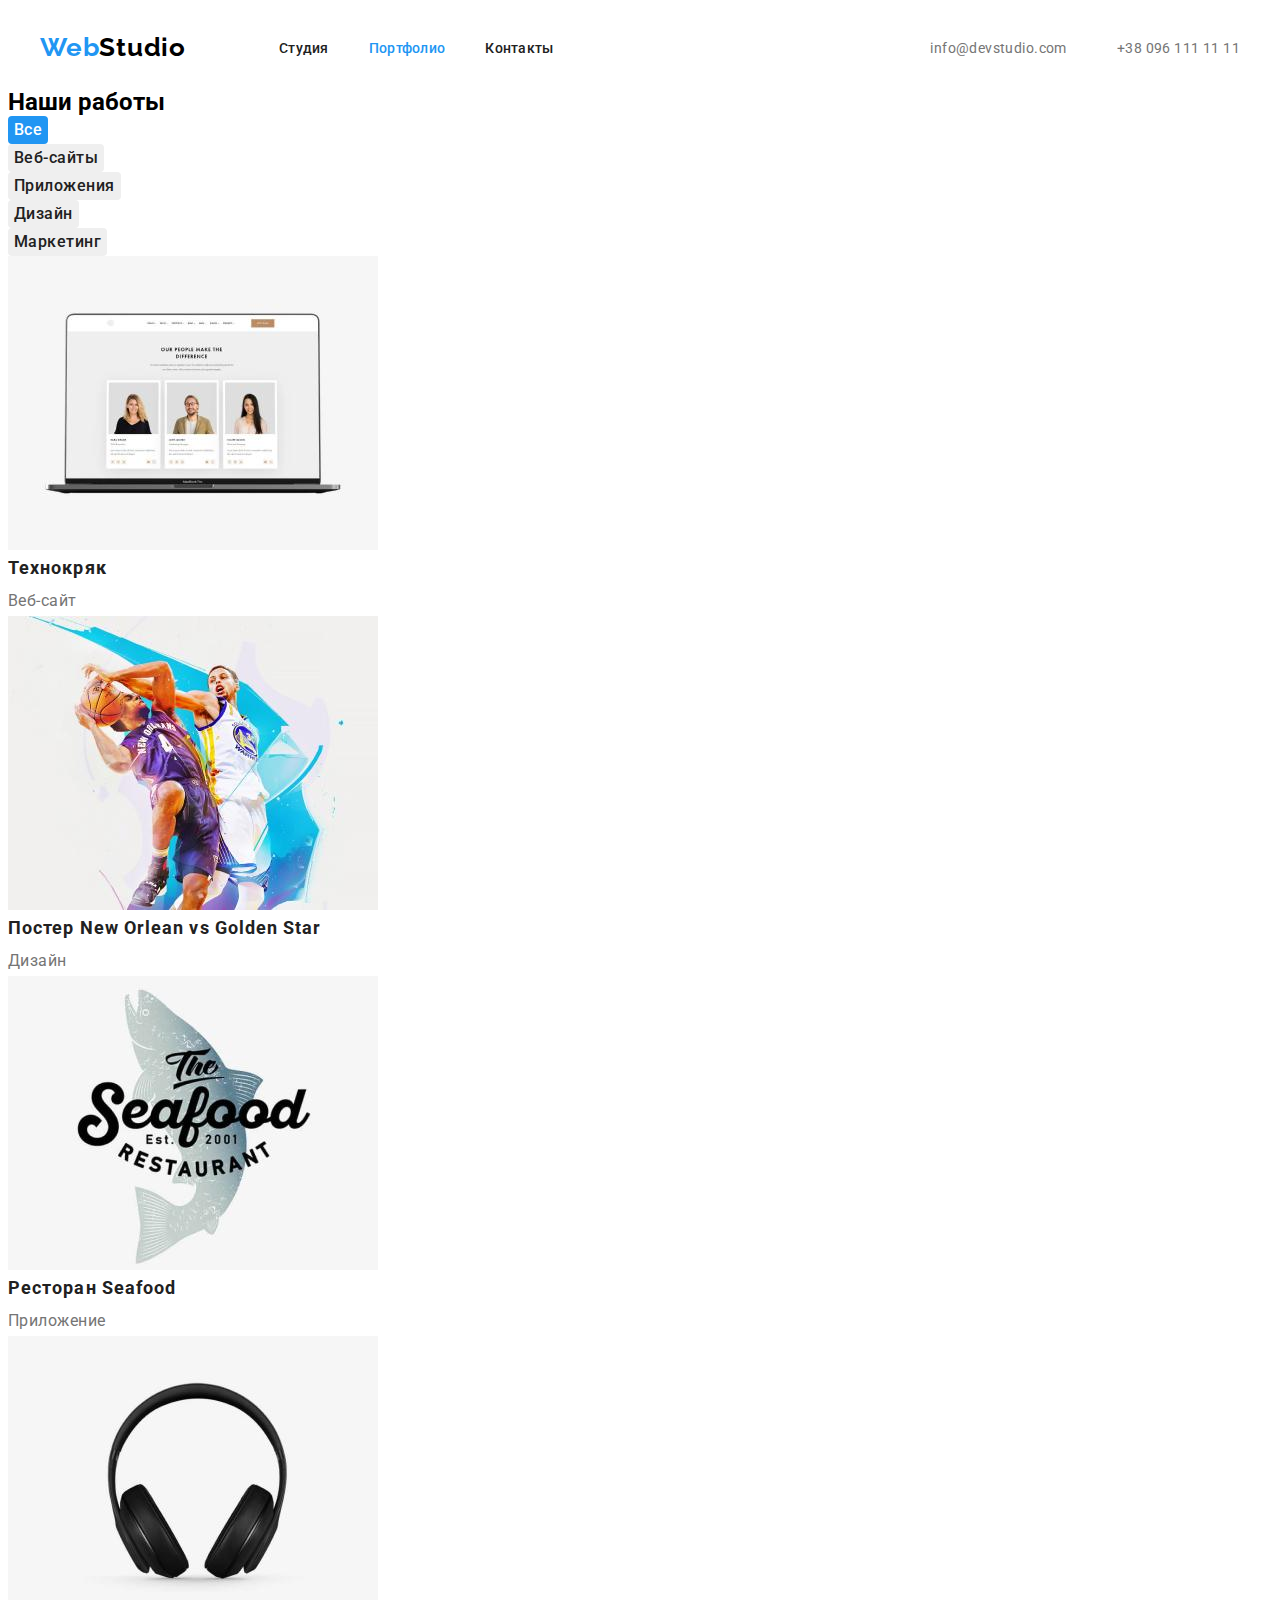
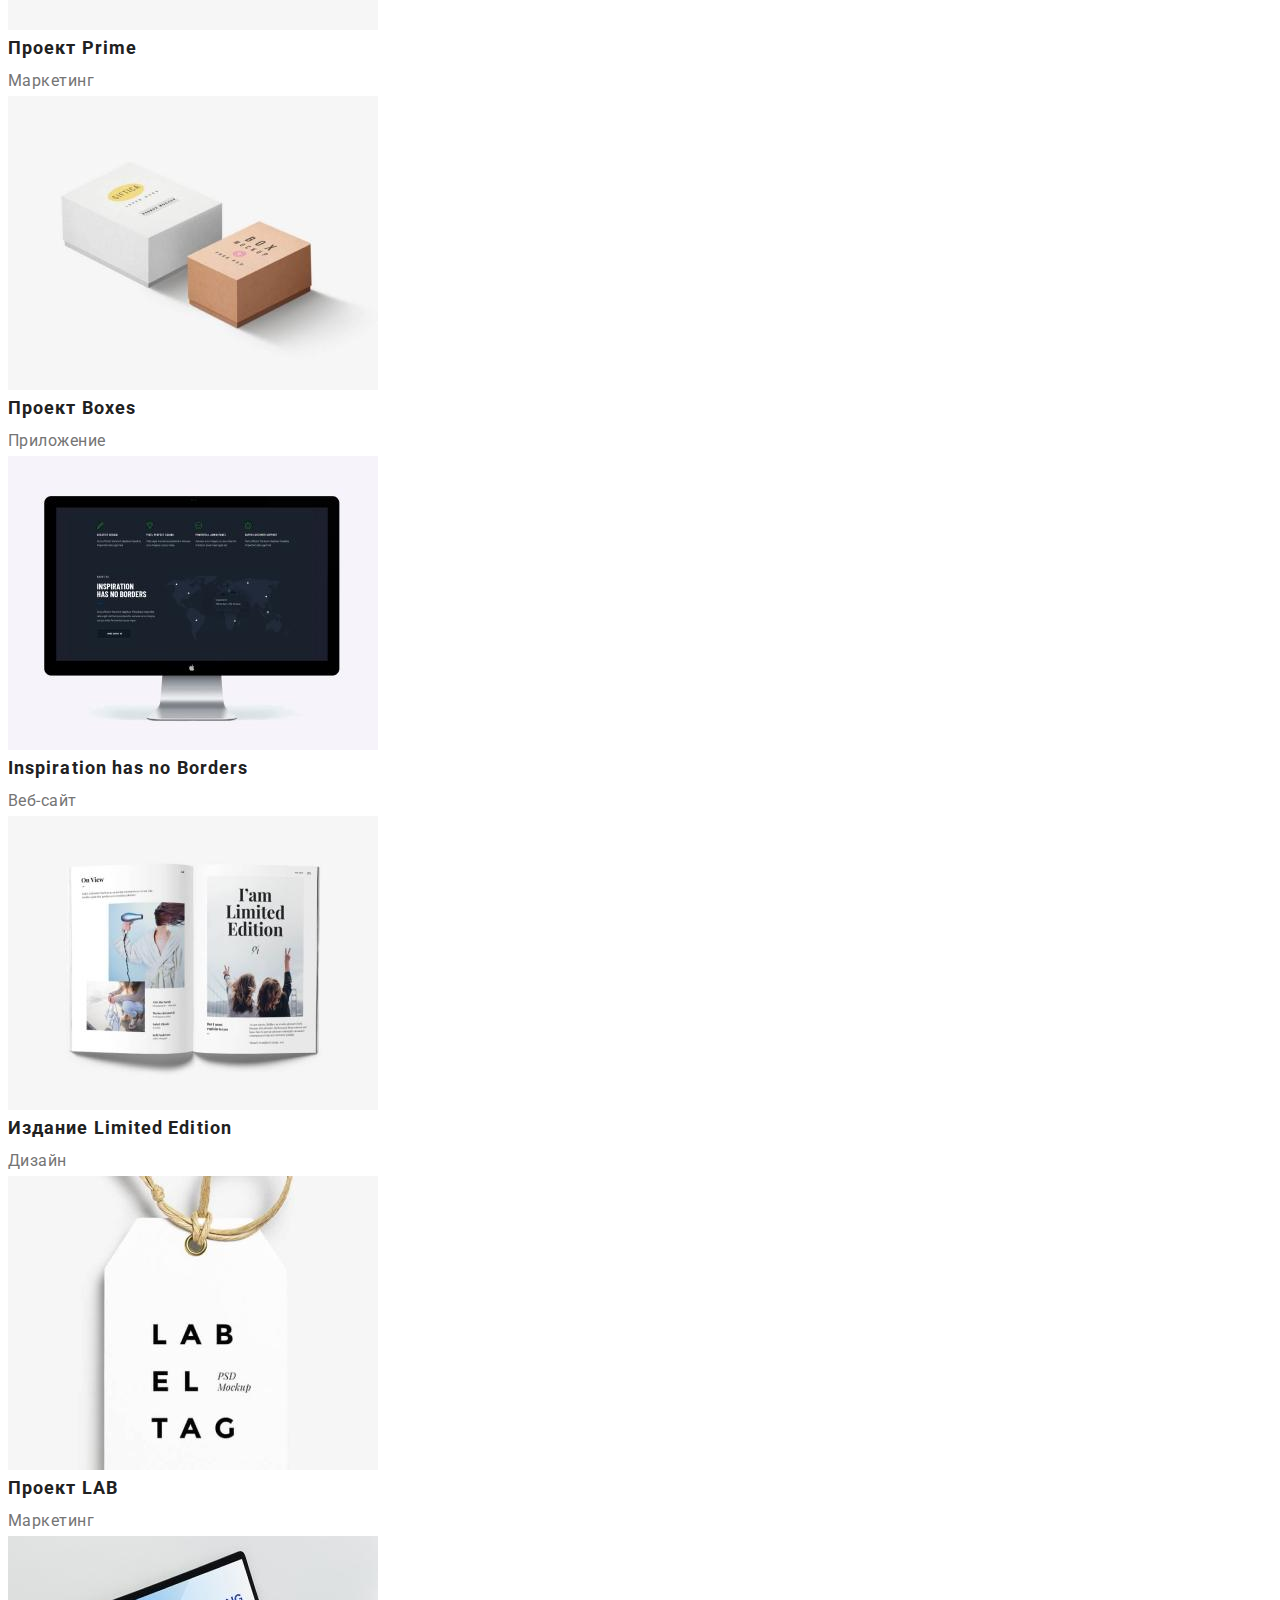
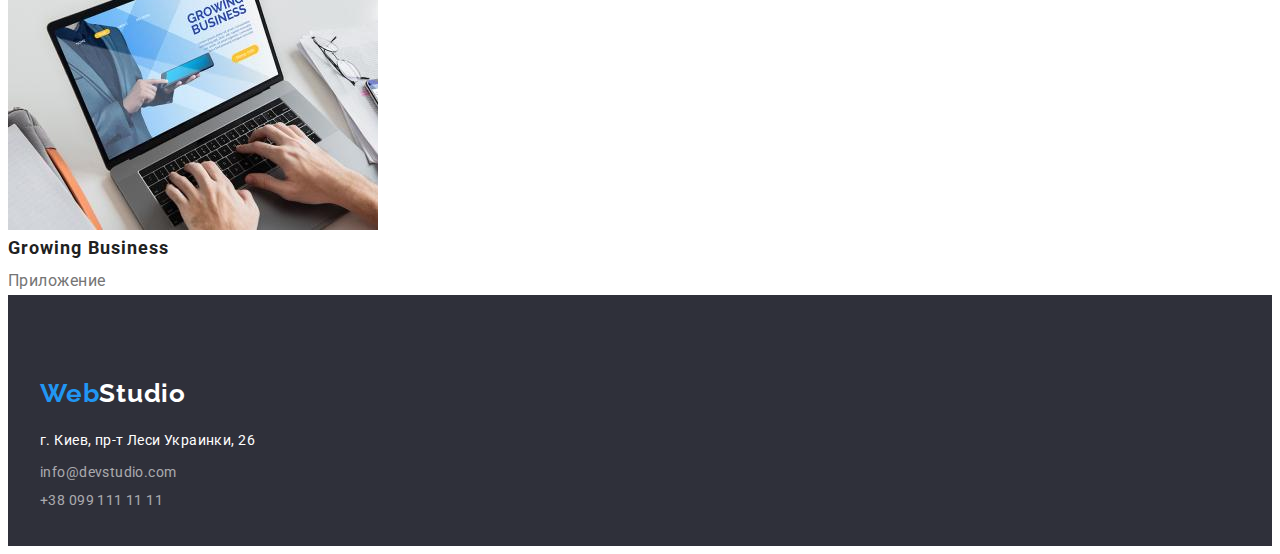
==== commit 780b47dc: "Частина нової ДР3" ====
--- a/portfolio.html
+++ b/portfolio.html
@@ -10,42 +10,58 @@
       href="https://fonts.googleapis.com/css2?family=Raleway:wght@400;500&family=Roboto:wght@400;500;700;900&display=swap"
       rel="stylesheet"
     />
+    <link
+      rel="stylesheet"
+      href="https://cdnjs.cloudflare.com/ajax/libs/modern-normalize/1.1.0/modern-normalize.min.css"
+      integrity="sha512-wpPYUAdjBVSE4KJnH1VR1HeZfpl1ub8YT/NKx4PuQ5NmX2tKuGu6U/JRp5y+Y8XG2tV+wKQpNHVUX03MfMFn9Q=="
+      crossorigin="anonymous"
+      referrerpolicy="no-referrer"
+    />
     <link rel="stylesheet" href="./css/styles.css" />
     <title>Portfolio</title>
   </head>
 
   <body>
-    <header>
-      <nav>
-        <a class="logo" href="./index.html">
-          Web<span class="logo_part2">Studio</span></a
-        >
-        <ul>
-          <li>
-            <a class="navigation" href="./index.html">Студия</a>
+    <header class="header">
+      <div class="conteiner header-container">
+        <nav class="header-nav">
+          <a class="header-logo" href="./index.html">
+            Web<span class="header-logo2">Studio</span></a
+          >
+
+          <ul class="list menu-list">
+            <li class="menu-item">
+              <a class="menu-link link" href="./index.html">Студия</a>
+            </li>
+            <li class="menu-item">
+              <a class="menu-link link current" href="./portfolio.html"
+                >Портфолио</a
+              >
+            </li>
+            <li class="menu-item">
+              <a class="menu-link link" href="#">Контакты</a>
+            </li>
+          </ul>
+        </nav>
+
+        <ul class="header-connect">
+          <li class="connect-item">
+            <a class="header-mail link" href="mailto:info@devstudio.com"
+              >info@devstudio.com</a
+            >
           </li>
-          <li>
-            <a class="navigation-current" href="./portfolio.html">Портфолио</a>
-          </li>
-          <li>
-            <a class="navigation" href="#">Контакты</a>
+          <li class="connect-item">
+            <a class="header-tel link" href="tel:+380961111111"
+              >+38 096 111 11 11</a
+            >
           </li>
         </ul>
-      </nav>
-      <ul>
-        <li>
-          <a class="adress2" href="mailto:info@devstudio.com"
-            >info@devstudio.com</a
-          >
-        </li>
-        <li>
-          <a class="adress2" href="tel:+380961111111">+38 096 111 11 11</a>
-        </li>
-      </ul>
+      </div>
     </header>
 
     <main>
       <!--Filter_panel-->
+      <h1 class="visually-hidden"> Портфолио</h1>
       <section>
         <h2>Наши работы</h2>
         <ul>
@@ -120,22 +136,31 @@
         </ul>
       </section>
     </main>
+
     <footer class="footer">
-      <a class="logo" href="./index.html">
-        Web<span class="logo_part2_1">Studio</span></a
-      >
-      <div>
-        <p class="adress1">г. Киев, пр-т Леси Украинки, 26</p>
-        <ul>
-          <li>
-            <a class="adress2" href="mailto:info@example.com"
-              >info@devstudio.com</a
-            >
-          </li>
-          <li>
-            <a class="adress2" href="tel:+380991111111">+38 099 111 11 11</a>
-          </li>
-        </ul>
+      <div class="conteiner">
+        <div class="footer-logo-container">
+          <a class="footer-logo" href="./index.html">
+            Web<span class="footer-logo2">Studio</span></a
+          >
+        </div>
+        <address class="adress">
+          <p class="footer-adress">
+            г. Киев, пр-т Леси Украинки, 26
+          </p>
+          <ul>
+            <li class="adress-item">
+              <a class="footer-mail" href="mailto:info@example.com"
+                >info@devstudio.com</a
+              >
+            </li>
+            <li class="adress-item">
+              <a class="footer-tel" href="tel:+380991111111"
+                >+38 099 111 11 11</a
+              >
+            </li>
+          </ul>
+        </adress>
       </div>
     </footer>
   </body>
--- a/css/styles.css
+++ b/css/styles.css
@@ -22,6 +22,12 @@
 ul {
   margin: 0;
   padding: 0;
+  list-style-type: none;
+}
+li {
+  margin: 0;
+  padding: 0;
+  list-style-type: none;
 }
 
 button {
@@ -30,23 +36,34 @@
   border: none;
   border-radius: 4px;
 }
+a {
+  text-decoration: none;
+  color: inherit;
+}
+
+link {
+  text-decoration: none;
+}
 
 body {
   font-family: 'Roboto', sans-serif;
   background-color: var(--third-text-color);
 }
+
+img {
+  display: block;
+  max-width: 100%;
+  height: auto;
+}
+
 .conteiner {
   width: 1200px;
   padding-left: 15px;
   padding-right: 15px;
-}
-
-a {
-  text-decoration: none;
-}
-
-link {
-  text-decoration: none;
+  margin-top: 0;
+  margin-right: auto;
+  margin-bottom: 0;
+  margin-left: auto;
 }
 
 .visually-hidden {
@@ -66,9 +83,28 @@
 
 /*Шапка*/
 
+.header {
+  background-color: var(--third-text-color);
+  padding-top: 24px;
+  padding-bottom: 25px;
+}
+
+.header-container {
+  display: flex;
+  align-items: center;
+}
+
+.menu-list {
+  display: flex;
+}
+
+.menu-item:not(:last-child) {
+  margin-right: 40px;
+}
+
 /*Логотип*/
-
 .header-logo {
+  margin-right: 93px;
   font-family: Raleway;
   font-weight: 700;
   font-size: 26px;
@@ -82,6 +118,17 @@
 }
 
 /*nav*/
+.header-nav {
+  display: flex;
+  align-items: center;
+}
+
+.header-connect {
+  display: flex;
+  margin-left: auto;
+  align-items: center;
+}
+
 .menu-list .current {
   color: var(--fist-text-color);
   font-weight: 500;
@@ -125,6 +172,10 @@
 .header-tel:hover,
 .header-tel:focus {
   color: var(--fist-text-color);
+}
+
+.connect-item:not(:last-child) {
+  margin-right: 50px;
 }
 
 /*hero*/
@@ -203,16 +254,6 @@
   color: var(--general-text-color);
 }
 
-/*footer*/
-
-.logo_part2_1 {
-  color: var(--third-text-color);
-}
-
-.footer {
-  background-color: var(--first-background-color);
-}
-
 /* portfolio */
 .active-button {
   background-color: var(--fist-text-color);
@@ -252,10 +293,69 @@
   color: var(--general-text-color);
 }
 
-.adress1 {
+/*Футер*/
+
+.footer {
+  padding-top: 83px;
+  padding-bottom: 37px;
+  background-color: var(--first-background-color);
+}
+
+.footer-logo-container {
+  margin-bottom: 20px;
+}
+
+.footer-logo {
+  margin-right: 93px;
+  font-family: Raleway;
+  font-weight: 700;
+  font-size: 26px;
+  line-height: 1.19;
+  letter-spacing: 0.03em;
+  color: var(--fist-text-color);
+}
+
+.footer-logo2 {
+  color: var(--third-text-color);
+}
+
+.footer-adress {
+  margin-bottom: 9px;
+  font-style: normal;
   font-weight: 400;
   font-size: 14px;
   line-height: 1.71;
   letter-spacing: 0.03em;
   color: var(--third-text-color);
 }
+
+.adress-item:not(:last-child) {
+  margin-bottom: 9px;
+}
+
+.footer-mail {
+  font-style: normal;
+  font-weight: 400;
+  font-size: 14px;
+  line-height: 1.71px;
+  letter-spacing: 0.03em;
+  color: var(--footer-nav-text-color);
+}
+
+.footer-mail:hover,
+.footer-mail:focus {
+  color: var(--fist-text-color);
+}
+
+.footer-tel {
+  font-style: normal;
+  font-weight: 400;
+  font-size: 14px;
+  line-height: 1.71px;
+  letter-spacing: 0.03em;
+  color: var(--footer-nav-text-color);
+}
+.footer-tel:hover,
+.footer-tel:focus {
+  color: var(--fist-text-color);
+}
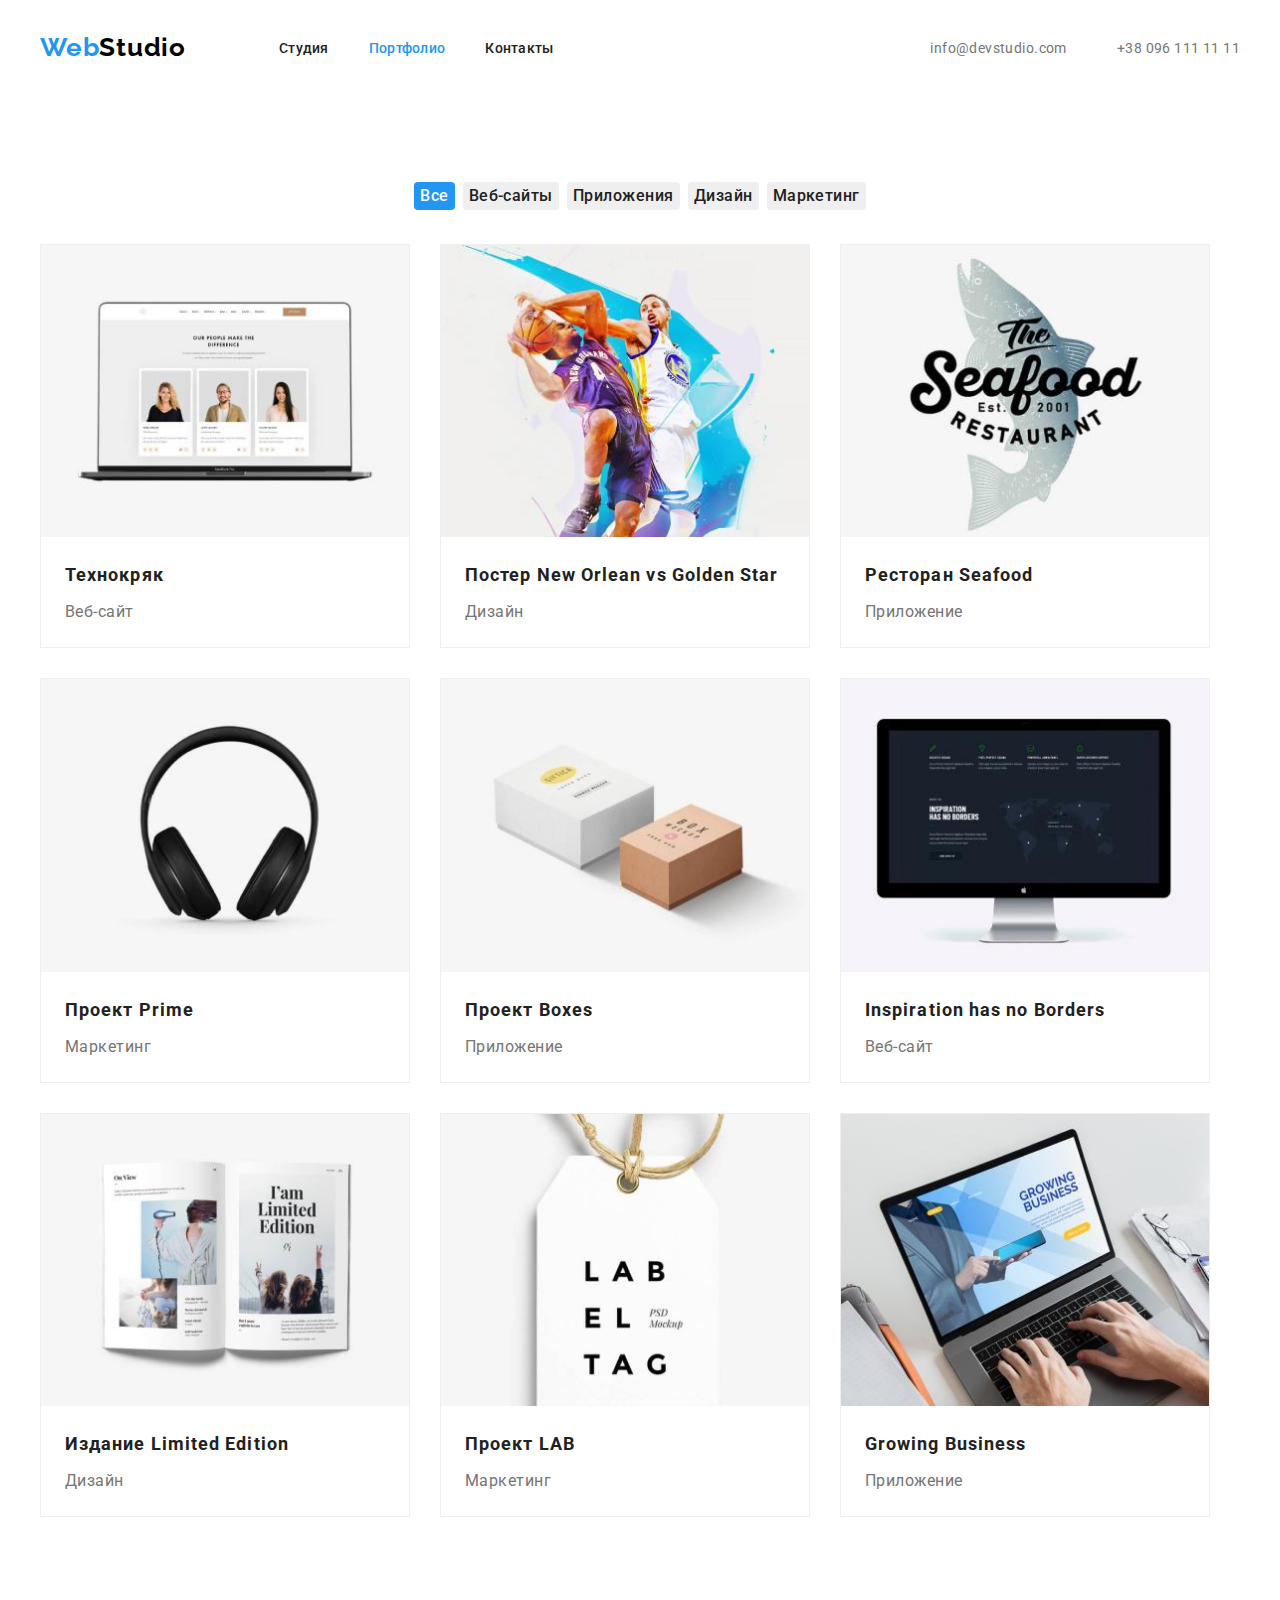
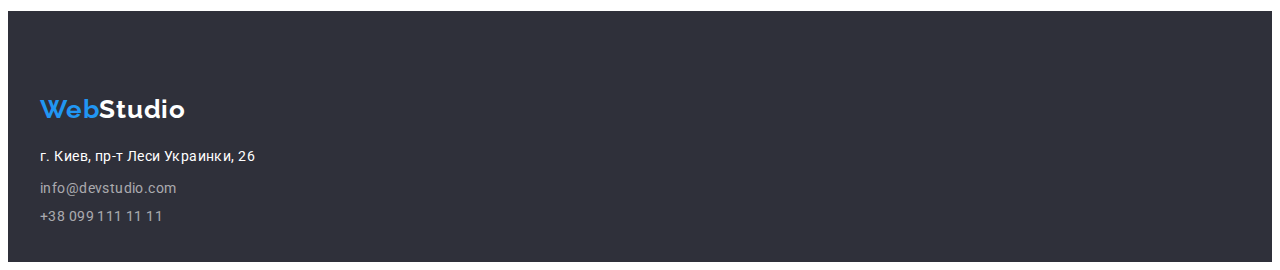
==== commit d461fd94: "Перероблене ДЗ№3" ====
--- a/portfolio.html
+++ b/portfolio.html
@@ -22,8 +22,8 @@
   </head>
 
   <body>
-    <header class="header">
-      <div class="conteiner header-container">
+   <header class="header">
+      <div class="container header-container">
         <nav class="header-nav">
           <a class="header-logo" href="./index.html">
             Web<span class="header-logo2">Studio</span></a
@@ -34,9 +34,7 @@
               <a class="menu-link link" href="./index.html">Студия</a>
             </li>
             <li class="menu-item">
-              <a class="menu-link link current" href="./portfolio.html"
-                >Портфолио</a
-              >
+              <a class="menu-link link current" href="./portfolio.html">Портфолио</a>
             </li>
             <li class="menu-item">
               <a class="menu-link link" href="#">Контакты</a>
@@ -60,85 +58,103 @@
     </header>
 
     <main>
-      <!--Filter_panel-->
-      <h1 class="visually-hidden"> Портфолио</h1>
-      <section>
-        <h2>Наши работы</h2>
-        <ul>
-          <li><button class="active-button" type="button">Все</button></li>
-          <li><button class="order2" type="button">Веб-сайты</button></li>
-          <li><button class="order2" type="button">Приложения</button></li>
-          <li><button class="order2" type="button">Дизайн</button></li>
-          <li><button class="order2" type="button">Маркетинг</button></li>
-        </ul>
-      </section>
+      <div class="container">
+        <!--Фильтр работ-->
+        <h1 class="visually-hidden"> Портфолио</h1>
+        <section>
+          <h2 class="visually-hidden">Наши работы</h2>
+          <div class="our-filters">
+            <ul class="filter">
+              <li class="item">
+                <button class="active-button button" type="button">
+                  Все
+                </button>
+              </li>
+              <li class="item">
+                <button class="order2 button" type="button">Веб-сайты</button>
+              </li>
+              <li class="item">
+                <button class="order2 button" type="button">Приложения</button>
+              </li>
+              <li class="item">
+                <button class="order2 button" type="button">Дизайн</button>
+              </li>
+              <li class="item">
+                <button class="order2 button" type="button">Маркетинг</button>
+              </li>
+            </ul>
+          </div>          
+        </section>
 
-      <!--portfolio-->
-      <section>
-        <ul>
-          <li>
-            <img src="./images/prj1.jpg" alt="Технокряк" />
-            <h2 class="project-title">Технокряк</h2>
-            <p class="project-text">Веб-сайт</p>
-          </li>
-          <li>
-            <img
-              src="./images/prj2.jpg"
-              width="370"
-              alt="New Orlean vs Golden Star"
-            />
-            <h2 class="project-title">Постер New Orlean vs Golden Star</h2>
-            <p class="project-text">Дизайн</p>
-          </li>
-          <li>
-            <img src="./images/prj3.jpg" width="370" alt="Ресторан Seafood" />
-            <h2 class="project-title">Ресторан Seafood</h2>
-            <p class="project-text">Приложение</p>
-          </li>
-          <li>
-            <img src="./images/prj4.jpg" width="370" alt="Проект Prime" />
-            <h2 class="project-title">Проект Prime</h2>
-            <p class="project-text">Маркетинг</p>
-          </li>
-          <li>
-            <img src="./images/prj5.jpg" width="370" alt="Проект Boxes" />
-            <h2 class="project-title">Проект Boxes</h2>
-            <p class="project-text">Приложение</p>
-          </li>
-          <li>
-            <img
-              src="./images/prj6.jpg"
-              width="370"
-              alt="Inspiration has no Borders"
-            />
-            <h2 class="project-title">Inspiration has no Borders</h2>
-            <p class="project-text">Веб-сайт</p>
-          </li>
-          <li>
-            <img
-              src="./images/prj7.jpg"
-              width="370"
-              alt="Издание Limited Edition"
-            />
-            <h2 class="project-title">Издание Limited Edition</h2>
-            <p class="project-text">Дизайн</p>
-          </li>
-          <li>
-            <img src="./images/prj8.jpg" width="370" alt="Проект LAB" />
-            <h2 class="project-title">Проект LAB</h2>
-            <p class="project-text">Маркетинг</p>
-          </li>
-          <li>
-            <img src="./images/prj9.jpg" width="370" alt="Growing Business" />
-            <h2 class="project-title">Growing Business</h2>
-            <p class="project-text">Приложение</p>
-          </li>
-        </ul>
-      </section>
+        <!--portfolio-->
+        <section>
+          <div class="container-portfolio">
+              <ul class="portfolio-list">
+                <li class="portfolio-item">
+                  <img src="./images/prj1.jpg" alt="Технокряк" />
+                  <h2 class="project-title">Технокряк</h2>
+                  <p class="project-text">Веб-сайт</p>
+                </li>
+                <li class="portfolio-item">
+                  <img
+                    src="./images/prj2.jpg"
+                    width="370"
+                    alt="New Orlean vs Golden Star"
+                  />
+                  <h2 class="project-title">Постер New Orlean vs Golden Star</h2>
+                  <p class="project-text">Дизайн</p>
+                </li>
+                <li class="portfolio-item">
+                  <img src="./images/prj3.jpg" width="370" alt="Ресторан Seafood" />
+                  <h2 class="project-title">Ресторан Seafood</h2>
+                  <p class="project-text">Приложение</p>
+                </li>
+                <li class="portfolio-item">
+                  <img src="./images/prj4.jpg" width="370" alt="Проект Prime" />
+                  <h2 class="project-title">Проект Prime</h2>
+                  <p class="project-text">Маркетинг</p>
+                </li>
+                <li class="portfolio-item">
+                  <img src="./images/prj5.jpg" width="370" alt="Проект Boxes" />
+                  <h2 class="project-title">Проект Boxes</h2>
+                  <p class="project-text">Приложение</p>
+                </li>
+                <li class="portfolio-item">
+                  <img
+                    src="./images/prj6.jpg"
+                    width="370"
+                    alt="Inspiration has no Borders"
+                  />
+                  <h2 class="project-title">Inspiration has no Borders</h2>
+                  <p class="project-text">Веб-сайт</p>
+                </li>
+                <li class="portfolio-item">
+                  <img
+                    src="./images/prj7.jpg"
+                    width="370"
+                    alt="Издание Limited Edition"
+                  />
+                  <h2 class="project-title">Издание Limited Edition</h2>
+                  <p class="project-text">Дизайн</p>
+                </li>
+                <li class="portfolio-item">
+                  <img src="./images/prj8.jpg" width="370" alt="Проект LAB" />
+                  <h2 class="project-title">Проект LAB</h2>
+                  <p class="project-text">Маркетинг</p>
+                </li>
+                <li class="portfolio-item">
+                  <img src="./images/prj9.jpg" width="370" alt="Growing Business" />
+                  <h2 class="project-title">Growing Business</h2>
+                  <p class="project-text">Приложение</p>
+                </li>
+              </ul>
+          </div>
+        </section>
+      </div>
     </main>
 
     <footer class="footer">
-      <div class="conteiner">
+      <div class="container">
         <div class="footer-logo-container">
           <a class="footer-logo" href="./index.html">
             Web<span class="footer-logo2">Studio</span></a
--- a/css/styles.css
+++ b/css/styles.css
@@ -56,7 +56,7 @@
   height: auto;
 }
 
-.conteiner {
+.container {
   width: 1200px;
   padding-left: 15px;
   padding-right: 15px;
@@ -178,83 +178,191 @@
   margin-right: 50px;
 }
 
-/*hero*/
+/*герой*/
 
 .hero {
+  padding: 200px 0;
+  text-align: center;
   background-color: var(--first-background-color);
 }
 
-/*banner*/
-h1 {
+.hero-container {
+  width: 1600px;
+  padding-left: 0;
+  padding-right: 0;
+  margin-top: 0;
+  margin-right: auto;
+  margin-bottom: 0;
+  margin-left: auto;
+}
+
+/*баннер*/
+
+.banner {
+  width: 696px;
+  margin: 0 auto;
+  margin-bottom: 30px;
+
+  text-align: center;
   text-transform: uppercase;
-}
-.banner {
+  color: var(--third-text-color);
   font-weight: 900;
   font-size: 44px;
   line-height: 1.36;
   letter-spacing: 0.06em;
-  color: var(--third-text-color);
-}
-
-.order {
+}
+
+.hero .order {
+  padding-top: 10px;
+  padding-right: 32px;
+  padding-bottom: 10px;
+  padding-left: 32px;
   background-color: var(--fist-text-color);
+  color: var(--third-text-color);
   font-weight: 400;
   font-size: 16px;
   line-height: 1.8;
   letter-spacing: 0.06em;
-  color: var(--third-text-color);
-}
-
-/*section1*/
-
-.skills {
+  font-family: inherit;
+}
+
+/*Особенности*/
+
+.skills-container {
+  display: flex;
+  flex-wrap: wrap;
+  margin-top: 94px;
+  margin-right: auto;
+  margin-bottom: 94px;
+  margin-left: auto;
+}
+
+.skills-list {
+  display: flex;
+}
+
+.skills-item {
+  width: 270px;
+}
+
+.skills-item:not(:last-child) {
+  margin-right: 30px;
+}
+
+.skills-title {
   text-transform: uppercase;
+  margin-bottom: 10px;
+
+  color: var(--second-text-color);
   font-weight: 700;
-  font-size: 14px;
+  font-size: 17px;
   line-height: 1.14;
   letter-spacing: 0.03em;
+}
+.skills-info {
+  color: var(--general-text-color);
+  font-weight: 400;
+  font-size: 14px;
+  line-height: 1.71;
+  letter-spacing: 0.03em;
+}
+
+/*Наша работа*/
+
+.work-header {
   color: var(--second-text-color);
-}
-.skills-info {
-  font-weight: 400;
-  font-size: 14px;
-  line-height: 1.71;
-  letter-spacing: 0.03em;
-  color: var(--general-text-color);
-}
-
-/*section_work*/
-
-.type-h2 {
+  margin-bottom: 50px;
+  text-align: center;
   font-weight: bold;
   font-size: 36px;
   line-height: 1.17;
   letter-spacing: 0.03em;
-  color: var(--second-text-color);
-}
-
-/*section_team*/
-
-.team {
+}
+
+.work-list {
+  display: flex;
+}
+
+.work-item {
+  margin-right: 30px;
+  width: 370px;
+}
+
+.work-item:nth-child(3n) {
+  margin-right: 0;
+}
+
+/*Наша команда*/
+
+.team-container {
   background-color: var(--team-background-color);
+  margin-top: 94px;
+  padding-bottom: 94px;
+}
+
+.team-header {
+  padding-top: 94px;
+  margin-bottom: 50px;
+  text-align: center;
+  font-weight: 700;
+  font-size: 36px;
+  line-height: 1.17;
+  letter-spacing: 0.03em;
+}
+
+.team-list {
+  display: flex;
+}
+
+.team-item {
+  flex-basis: calc(100% / 4 - 30px);
+  margin-right: 30px;
+  border-radius: 0px 0px 4px 4px;
+  box-shadow: 0px 1px 3px rgba(0, 0, 0, 0.12), 0px 1px 1px rgba(0, 0, 0, 0.14),
+    0px 2px 1px rgba(0, 0, 0, 0.2);
+}
+
+.team-text-group {
+  padding-top: 30px;
+  padding-bottom: 30px;
+  text-align: center;
 }
 
 .team-memb-name {
+  margin-bottom: 10px;
   font-weight: 500;
   font-size: 16px;
   line-height: 1.19;
   letter-spacing: 0.03em;
-  color: var(--second-text-color);
-}
+}
+
 .team-position {
-  font-weight: 400;
   font-size: 16px;
   line-height: 1.19;
   letter-spacing: 0.03em;
   color: var(--general-text-color);
 }
 
-/* portfolio */
+/* Портфолио фильтр*/
+
+.container-portfolio {
+  margin-bottom: 94px;
+}
+
+.our-filters {
+  padding-top: 94px;
+  padding-bottom: 34px;
+}
+
+.filter {
+  display: flex;
+  margin: auto;
+  justify-content: center;
+}
+.filter .item + .item {
+  margin-left: 8px;
+}
+
 .active-button {
   background-color: var(--fist-text-color);
   color: var(--third-text-color);
@@ -277,20 +385,46 @@
   background-color: var(--fist-text-color);
 }
 
+/*Портфолио*/
+
+.portfolio-list {
+  display: flex;
+  flex-wrap: wrap;
+  margin-left: -30px;
+  margin-bottom: -30px;
+}
+
+.portfolio-item {
+  width: 370px;
+  margin-left: 30px;
+  margin-bottom: 30px;
+
+  background-color: var(--third-text-color);
+  border: 1px solid #eeeeee;
+  box-sizing: border-box;
+}
+
+/*елементи списка портфолио*/
+
 .project-title {
+  color: var(--second-text-color);
   font-weight: 700;
   font-size: 18px;
   line-height: 2;
   letter-spacing: 0.06em;
-  color: var(--second-text-color);
+  padding-top: 20px;
+  padding-bottom: 4px;
+  padding-left: 24px;
 }
 
 .project-text {
+  color: var(--general-text-color);
   font-weight: 400;
   font-size: 16px;
   line-height: 1.87;
   letter-spacing: 0.03em;
-  color: var(--general-text-color);
+  padding-bottom: 20px;
+  padding-left: 24px;
 }
 
 /*Футер*/
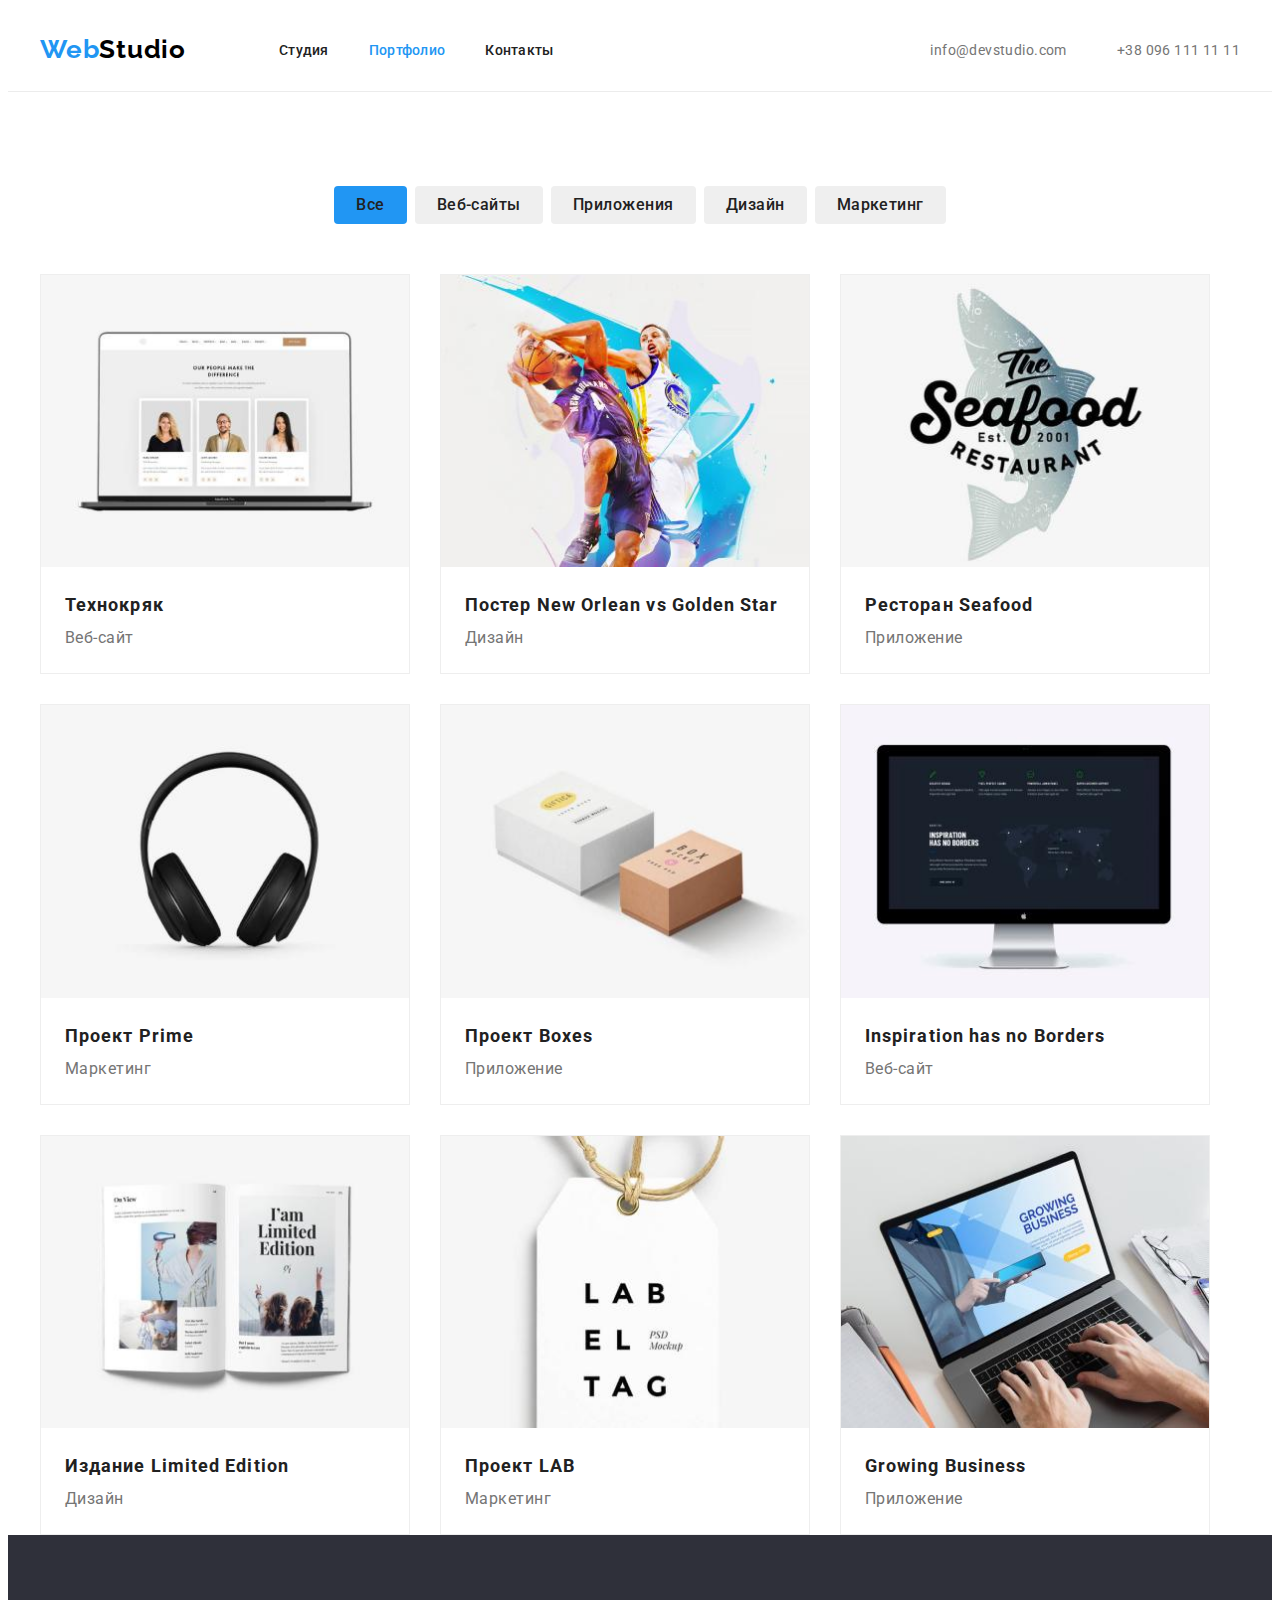
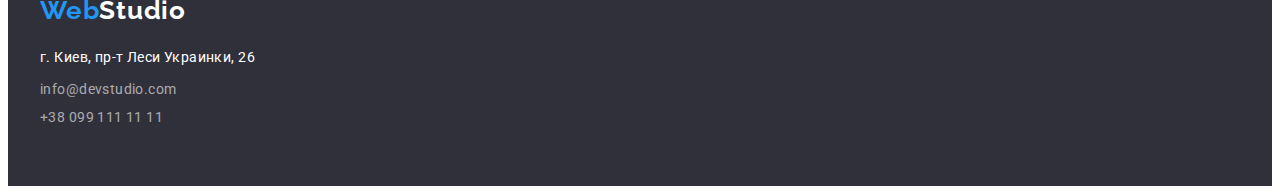
==== commit 2c6c08b3: "upd_v2" ====
--- a/portfolio.html
+++ b/portfolio.html
@@ -57,109 +57,102 @@
       </div>
     </header>
 
-    <main>
-      <div class="container">
-        <!--Фильтр работ-->
-        <h1 class="visually-hidden"> Портфолио</h1>
-        <section>
-          <h2 class="visually-hidden">Наши работы</h2>
-          <div class="our-filters">
-            <ul class="filter">
-              <li class="item">
-                <button class="active-button button" type="button">
-                  Все
-                </button>
-              </li>
-              <li class="item">
-                <button class="order2 button" type="button">Веб-сайты</button>
-              </li>
-              <li class="item">
-                <button class="order2 button" type="button">Приложения</button>
-              </li>
-              <li class="item">
-                <button class="order2 button" type="button">Дизайн</button>
-              </li>
-              <li class="item">
-                <button class="order2 button" type="button">Маркетинг</button>
-              </li>
-            </ul>
-          </div>          
-        </section>
+<main>
+  <section>
+    <div class="container">
+      <!--Фильтр работ-->
+      <h1 class="visually-hidden"> Портфолио</h1>      
+      <ul class="filter">
+        <li class="item">
+          <button class="order2 active-button button" type="button">
+        Все
+        </button>
+        </li>
+        <li class="item">
+          <button class="order2 button" type="button">Веб-сайты</button>
+        </li>
+        <li class="item">
+          <button class="order2 button" type="button">Приложения</button>
+        </li>
+        <li class="item">
+         <button class="order2 button" type="button">Дизайн</button>
+        </li>
+        <li class="item">
+          <button class="order2 button" type="button">Маркетинг</button>
+        </li>
+      </ul>
+               
+      <!--portfolio-->
+      
+      <ul class="portfolio-list">
+        <li class="portfolio-item">
+            <img src="./images/prj1.jpg" alt="Технокряк" />
+            <div class="port-text-group"><h2 class="project-title">Технокряк</h2>
+            <p class="project-text">Веб-сайт</p></div>
+        </li>
+        <li class="portfolio-item">
+            <img
+            src="./images/prj2.jpg"
+            width="370"
+            alt="New Orlean vs Golden Star"
+            />
+            <div class="port-text-group"><h2 class="project-title">Постер New Orlean vs Golden Star</h2>
+            <p class="project-text">Дизайн</p></div>
+        </li>
+        <li class="portfolio-item">
+            <img src="./images/prj3.jpg" width="370" alt="Ресторан Seafood" />
+            <div class="port-text-group"><h2 class="project-title">Ресторан Seafood</h2>
+            <p class="project-text">Приложение</p></div>
+        </li>
+        <li class="portfolio-item">
+            <img src="./images/prj4.jpg" width="370" alt="Проект Prime" />
+            <div class="port-text-group"><h2 class="project-title">Проект Prime</h2>
+            <p class="project-text">Маркетинг</p></div>
+        </li>
+        <li class="portfolio-item">
+            <img src="./images/prj5.jpg" width="370" alt="Проект Boxes" />
+            <div class="port-text-group"><h2 class="project-title">Проект Boxes</h2>
+            <p class="project-text">Приложение</p></div>
+        </li>
+        <li class="portfolio-item">
+            <img
+            src="./images/prj6.jpg"
+            width="370"
+            alt="Inspiration has no Borders"
+            />
+            <div class="port-text-group"><h2 class="project-title">Inspiration has no Borders</h2>
+            <p class="project-text">Веб-сайт</p></div>
+        </li>
+        <li class="portfolio-item">
+            <img
+            src="./images/prj7.jpg"
+            width="370"
+            alt="Издание Limited Edition"
+            />
+            <div class="port-text-group"><h2 class="project-title">Издание Limited Edition</h2>
+            <p class="project-text">Дизайн</p></div>
+        </li>
+        <li class="portfolio-item">
+            <img src="./images/prj8.jpg" width="370" alt="Проект LAB" />
+            <div class="port-text-group"><h2 class="project-title">Проект LAB</h2>
+            <p class="project-text">Маркетинг</p></div>
+        </li>
+        <li class="portfolio-item">
+            <img src="./images/prj9.jpg" width="370" alt="Growing Business" />
+            <div class="port-text-group"> <h2 class="project-title">Growing Business</h2>
+            <p class="project-text">Приложение</p></div>
+        </li>
+      </ul>          
+    </div>
+  </section>
+</main>
 
-        <!--portfolio-->
-        <section>
-          <div class="container-portfolio">
-              <ul class="portfolio-list">
-                <li class="portfolio-item">
-                  <img src="./images/prj1.jpg" alt="Технокряк" />
-                  <h2 class="project-title">Технокряк</h2>
-                  <p class="project-text">Веб-сайт</p>
-                </li>
-                <li class="portfolio-item">
-                  <img
-                    src="./images/prj2.jpg"
-                    width="370"
-                    alt="New Orlean vs Golden Star"
-                  />
-                  <h2 class="project-title">Постер New Orlean vs Golden Star</h2>
-                  <p class="project-text">Дизайн</p>
-                </li>
-                <li class="portfolio-item">
-                  <img src="./images/prj3.jpg" width="370" alt="Ресторан Seafood" />
-                  <h2 class="project-title">Ресторан Seafood</h2>
-                  <p class="project-text">Приложение</p>
-                </li>
-                <li class="portfolio-item">
-                  <img src="./images/prj4.jpg" width="370" alt="Проект Prime" />
-                  <h2 class="project-title">Проект Prime</h2>
-                  <p class="project-text">Маркетинг</p>
-                </li>
-                <li class="portfolio-item">
-                  <img src="./images/prj5.jpg" width="370" alt="Проект Boxes" />
-                  <h2 class="project-title">Проект Boxes</h2>
-                  <p class="project-text">Приложение</p>
-                </li>
-                <li class="portfolio-item">
-                  <img
-                    src="./images/prj6.jpg"
-                    width="370"
-                    alt="Inspiration has no Borders"
-                  />
-                  <h2 class="project-title">Inspiration has no Borders</h2>
-                  <p class="project-text">Веб-сайт</p>
-                </li>
-                <li class="portfolio-item">
-                  <img
-                    src="./images/prj7.jpg"
-                    width="370"
-                    alt="Издание Limited Edition"
-                  />
-                  <h2 class="project-title">Издание Limited Edition</h2>
-                  <p class="project-text">Дизайн</p>
-                </li>
-                <li class="portfolio-item">
-                  <img src="./images/prj8.jpg" width="370" alt="Проект LAB" />
-                  <h2 class="project-title">Проект LAB</h2>
-                  <p class="project-text">Маркетинг</p>
-                </li>
-                <li class="portfolio-item">
-                  <img src="./images/prj9.jpg" width="370" alt="Growing Business" />
-                  <h2 class="project-title">Growing Business</h2>
-                  <p class="project-text">Приложение</p>
-                </li>
-              </ul>
-          </div>
-        </section>
-      </div>
-    </main>
-
-    <footer class="footer">
-      <div class="container">
-        <div class="footer-logo-container">
-          <a class="footer-logo" href="./index.html">
+     <footer class="footer">
+      <div class="container">       
+          <p class="logo-padding">
+            <a class="footer-logo" href="./index.html">
             Web<span class="footer-logo2">Studio</span></a
-          >
-        </div>
+          ></p>       
         <address class="adress">
           <p class="footer-adress">
             г. Киев, пр-т Леси Украинки, 26
--- a/css/styles.css
+++ b/css/styles.css
@@ -85,8 +85,8 @@
 
 .header {
   background-color: var(--third-text-color);
-  padding-top: 24px;
-  padding-bottom: 25px;
+  border-bottom: 1px solid;
+  color: #ececec;
 }
 
 .header-container {
@@ -96,6 +96,8 @@
 
 .menu-list {
   display: flex;
+  padding-top: 32px;
+  padding-bottom: 32px;
 }
 
 .menu-item:not(:last-child) {
@@ -127,6 +129,8 @@
   display: flex;
   margin-left: auto;
   align-items: center;
+  padding-top: 32px;
+  padding-bottom: 32px;
 }
 
 .menu-list .current {
@@ -219,7 +223,7 @@
   padding-left: 32px;
   background-color: var(--fist-text-color);
   color: var(--third-text-color);
-  font-weight: 400;
+  font-weight: 700;
   font-size: 16px;
   line-height: 1.8;
   letter-spacing: 0.06em;
@@ -228,13 +232,9 @@
 
 /*Особенности*/
 
-.skills-container {
-  display: flex;
-  flex-wrap: wrap;
-  margin-top: 94px;
-  margin-right: auto;
-  margin-bottom: 94px;
-  margin-left: auto;
+.skills-section {
+  padding-top: 94px;
+  padding-bottom: 94px;
 }
 
 .skills-list {
@@ -268,6 +268,10 @@
 }
 
 /*Наша работа*/
+
+.work-section {
+  padding-bottom: 94px;
+}
 
 .work-header {
   color: var(--second-text-color);
@@ -296,12 +300,9 @@
 
 .team-container {
   background-color: var(--team-background-color);
-  margin-top: 94px;
-  padding-bottom: 94px;
 }
 
 .team-header {
-  padding-top: 94px;
   margin-bottom: 50px;
   text-align: center;
   font-weight: 700;
@@ -317,6 +318,7 @@
 .team-item {
   flex-basis: calc(100% / 4 - 30px);
   margin-right: 30px;
+  background-color: var(--third-text-color);
   border-radius: 0px 0px 4px 4px;
   box-shadow: 0px 1px 3px rgba(0, 0, 0, 0.12), 0px 1px 1px rgba(0, 0, 0, 0.14),
     0px 2px 1px rgba(0, 0, 0, 0.2);
@@ -345,25 +347,19 @@
 
 /* Портфолио фильтр*/
 
-.container-portfolio {
-  margin-bottom: 94px;
-}
-
-.our-filters {
-  padding-top: 94px;
-  padding-bottom: 34px;
-}
-
 .filter {
   display: flex;
   margin: auto;
   justify-content: center;
+  padding-top: 94px;
+  padding-bottom: 50px;
 }
 .filter .item + .item {
   margin-left: 8px;
 }
 
 .active-button {
+  padding: 6px 22px;
   background-color: var(--fist-text-color);
   color: var(--third-text-color);
   font-weight: 500;
@@ -373,6 +369,7 @@
 }
 
 .order2 {
+  padding: 6px 22px;
   font-weight: 500;
   font-size: 16px;
   line-height: 1.63;
@@ -406,15 +403,19 @@
 
 /*елементи списка портфолио*/
 
+.port-text-group {
+  padding-top: 20px;
+  padding-bottom: 20px;
+  padding-left: 24px;
+  text-align: left;
+}
+
 .project-title {
   color: var(--second-text-color);
   font-weight: 700;
   font-size: 18px;
   line-height: 2;
   letter-spacing: 0.06em;
-  padding-top: 20px;
-  padding-bottom: 4px;
-  padding-left: 24px;
 }
 
 .project-text {
@@ -423,24 +424,22 @@
   font-size: 16px;
   line-height: 1.87;
   letter-spacing: 0.03em;
+}
+
+/*Футер*/
+
+.footer {
+  padding-top: 60px;
+  padding-bottom: 60px;
+  background-color: var(--first-background-color);
+}
+
+.logo-padding {
+  margin-bottom: 20px;
+}
+
+.footer-logo {
   padding-bottom: 20px;
-  padding-left: 24px;
-}
-
-/*Футер*/
-
-.footer {
-  padding-top: 83px;
-  padding-bottom: 37px;
-  background-color: var(--first-background-color);
-}
-
-.footer-logo-container {
-  margin-bottom: 20px;
-}
-
-.footer-logo {
-  margin-right: 93px;
   font-family: Raleway;
   font-weight: 700;
   font-size: 26px;
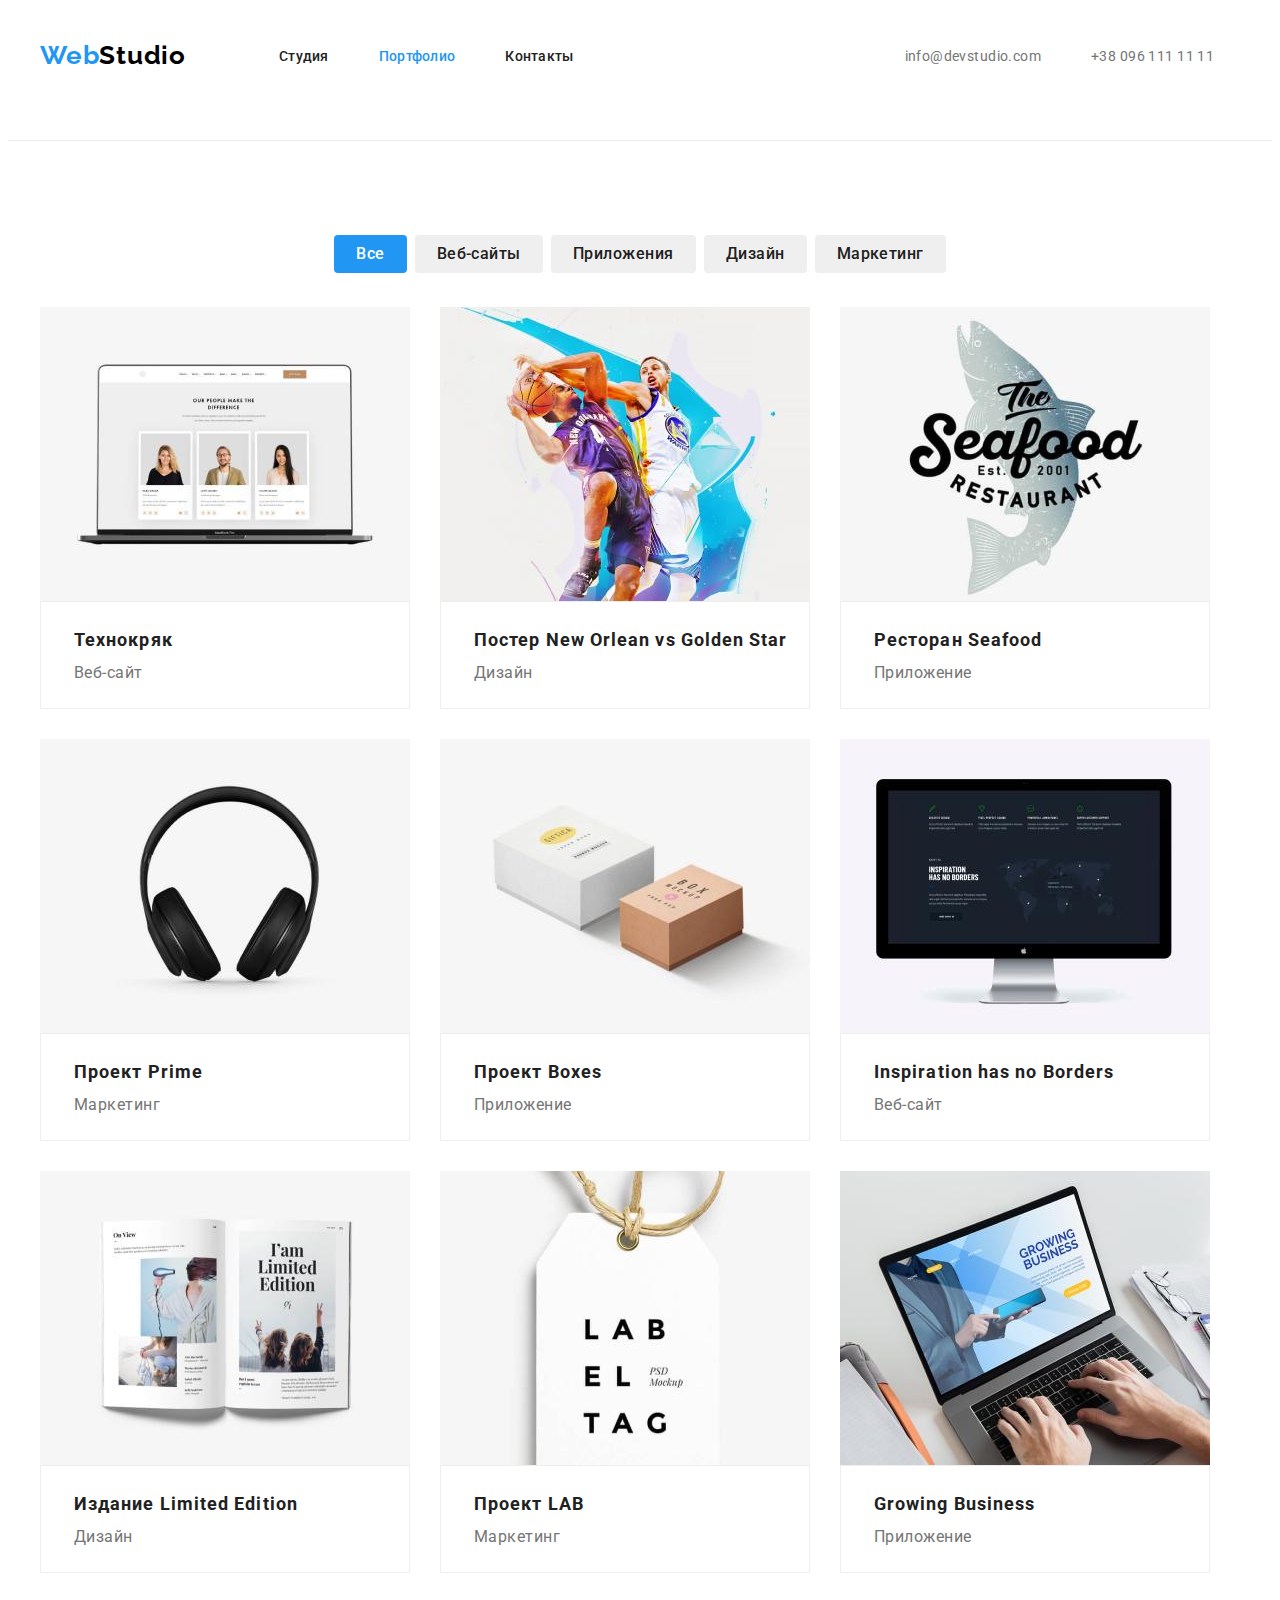
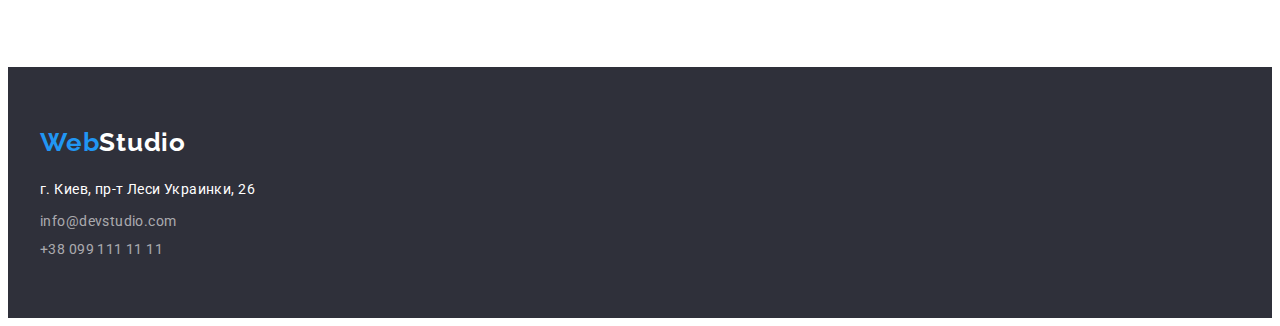
==== commit 2d1dc432: "Не впевнений що коректно додав класс активної кнопки на листі портфоліо" ====
--- a/portfolio.html
+++ b/portfolio.html
@@ -34,9 +34,9 @@
               <a class="menu-link link" href="./index.html">Студия</a>
             </li>
             <li class="menu-item">
-              <a class="menu-link link current" href="./portfolio.html">Портфолио</a>
+              <a class="menu-link link  link-current" href="./portfolio.html">Портфолио</a>
             </li>
-            <li class="menu-item">
+            <li class="menu-item lust-item">
               <a class="menu-link link" href="#">Контакты</a>
             </li>
           </ul>
@@ -58,13 +58,15 @@
     </header>
 
 <main>
-  <section>
+  <section class="section">
     <div class="container">
+
       <!--Фильтр работ-->
-      <h1 class="visually-hidden"> Портфолио</h1>      
+      <h1 class="visually-hidden"> Портфолио</h1>   
+
       <ul class="filter">
         <li class="item">
-          <button class="order2 active-button button" type="button">
+          <button class="order2, active-button button" type="button">
         Все
         </button>
         </li>
@@ -148,11 +150,10 @@
 </main>
 
      <footer class="footer">
-      <div class="container">       
-          <p class="logo-padding">
+      <div class="container">    
             <a class="footer-logo" href="./index.html">
             Web<span class="footer-logo2">Studio</span></a
-          ></p>       
+          >     
         <address class="adress">
           <p class="footer-adress">
             г. Киев, пр-т Леси Украинки, 26
--- a/css/styles.css
+++ b/css/styles.css
@@ -84,6 +84,8 @@
 /*Шапка*/
 
 .header {
+  padding-top: 32px;
+  min-height: 100px;
   background-color: var(--third-text-color);
   border-bottom: 1px solid;
   color: #ececec;
@@ -94,17 +96,11 @@
   align-items: center;
 }
 
-.menu-list {
-  display: flex;
-  padding-top: 32px;
-  padding-bottom: 32px;
-}
-
-.menu-item:not(:last-child) {
-  margin-right: 40px;
-}
-
-/*Логотип*/
+.header-nav {
+  display: flex;
+  align-items: center;
+}
+
 .header-logo {
   margin-right: 93px;
   font-family: Raleway;
@@ -119,29 +115,19 @@
   color: var(--fifth-color);
 }
 
-/*nav*/
-.header-nav {
-  display: flex;
-  align-items: center;
-}
-
-.header-connect {
-  display: flex;
-  margin-left: auto;
-  align-items: center;
+/*Меню*/
+
+.menu-list {
+  display: flex;
+}
+
+.menu-item:not(:last-child) {
+  margin-right: 50px;
+}
+
+.menu-link {
   padding-top: 32px;
   padding-bottom: 32px;
-}
-
-.menu-list .current {
-  color: var(--fist-text-color);
-  font-weight: 500;
-  font-size: 14px;
-  line-height: 1.14;
-  letter-spacing: 0.02em;
-}
-
-.menu-link {
   font-weight: 500;
   font-size: 14px;
   line-height: 1.14;
@@ -154,7 +140,30 @@
   color: var(--fist-text-color);
 }
 
+.link-current {
+  font-weight: 500;
+  font-size: 14px;
+  line-height: 1.14;
+  letter-spacing: 0.02em;
+  color: var(--fist-text-color);
+}
+
+.lust-item {
+  margin-right: 331px;
+}
+
+.header-connect {
+  display: flex;
+  align-items: center;
+}
+
+.connect-item:not(:last-child) {
+  margin-right: 50px;
+}
+
 .header-mail {
+  padding-top: 32px;
+  padding-bottom: 32px;
   font-weight: 400;
   font-size: 14px;
   line-height: 1.71px;
@@ -167,6 +176,8 @@
 }
 
 .header-tel {
+  padding-top: 32px;
+  padding-bottom: 32px;
   font-weight: 400;
   font-size: 14px;
   line-height: 1.71px;
@@ -176,10 +187,6 @@
 .header-tel:hover,
 .header-tel:focus {
   color: var(--fist-text-color);
-}
-
-.connect-item:not(:last-child) {
-  margin-right: 50px;
 }
 
 /*герой*/
@@ -191,7 +198,6 @@
 }
 
 .hero-container {
-  width: 1600px;
   padding-left: 0;
   padding-right: 0;
   margin-top: 0;
@@ -299,6 +305,8 @@
 /*Наша команда*/
 
 .team-container {
+  padding-top: 94px;
+  padding-bottom: 94px;
   background-color: var(--team-background-color);
 }
 
@@ -346,14 +354,18 @@
 }
 
 /* Портфолио фильтр*/
+.section {
+  padding-top: 94px;
+  padding-bottom: 94px;
+}
 
 .filter {
   display: flex;
   margin: auto;
   justify-content: center;
-  padding-top: 94px;
-  padding-bottom: 50px;
-}
+  margin-bottom: 34px;
+}
+
 .filter .item + .item {
   margin-left: 8px;
 }
@@ -387,17 +399,16 @@
 .portfolio-list {
   display: flex;
   flex-wrap: wrap;
+  margin-top: -30px;
   margin-left: -30px;
-  margin-bottom: -30px;
 }
 
 .portfolio-item {
   width: 370px;
+  margin-top: 30px;
   margin-left: 30px;
-  margin-bottom: 30px;
-
   background-color: var(--third-text-color);
-  border: 1px solid #eeeeee;
+
   box-sizing: border-box;
 }
 
@@ -405,9 +416,11 @@
 
 .port-text-group {
   padding-top: 20px;
+  padding-right: 15px;
   padding-bottom: 20px;
-  padding-left: 24px;
+  padding-left: 33px;
   text-align: left;
+  border: 1px solid #eeeeee;
 }
 
 .project-title {
@@ -434,12 +447,9 @@
   background-color: var(--first-background-color);
 }
 
-.logo-padding {
+.footer-logo {
+  display: block;
   margin-bottom: 20px;
-}
-
-.footer-logo {
-  padding-bottom: 20px;
   font-family: Raleway;
   font-weight: 700;
   font-size: 26px;
